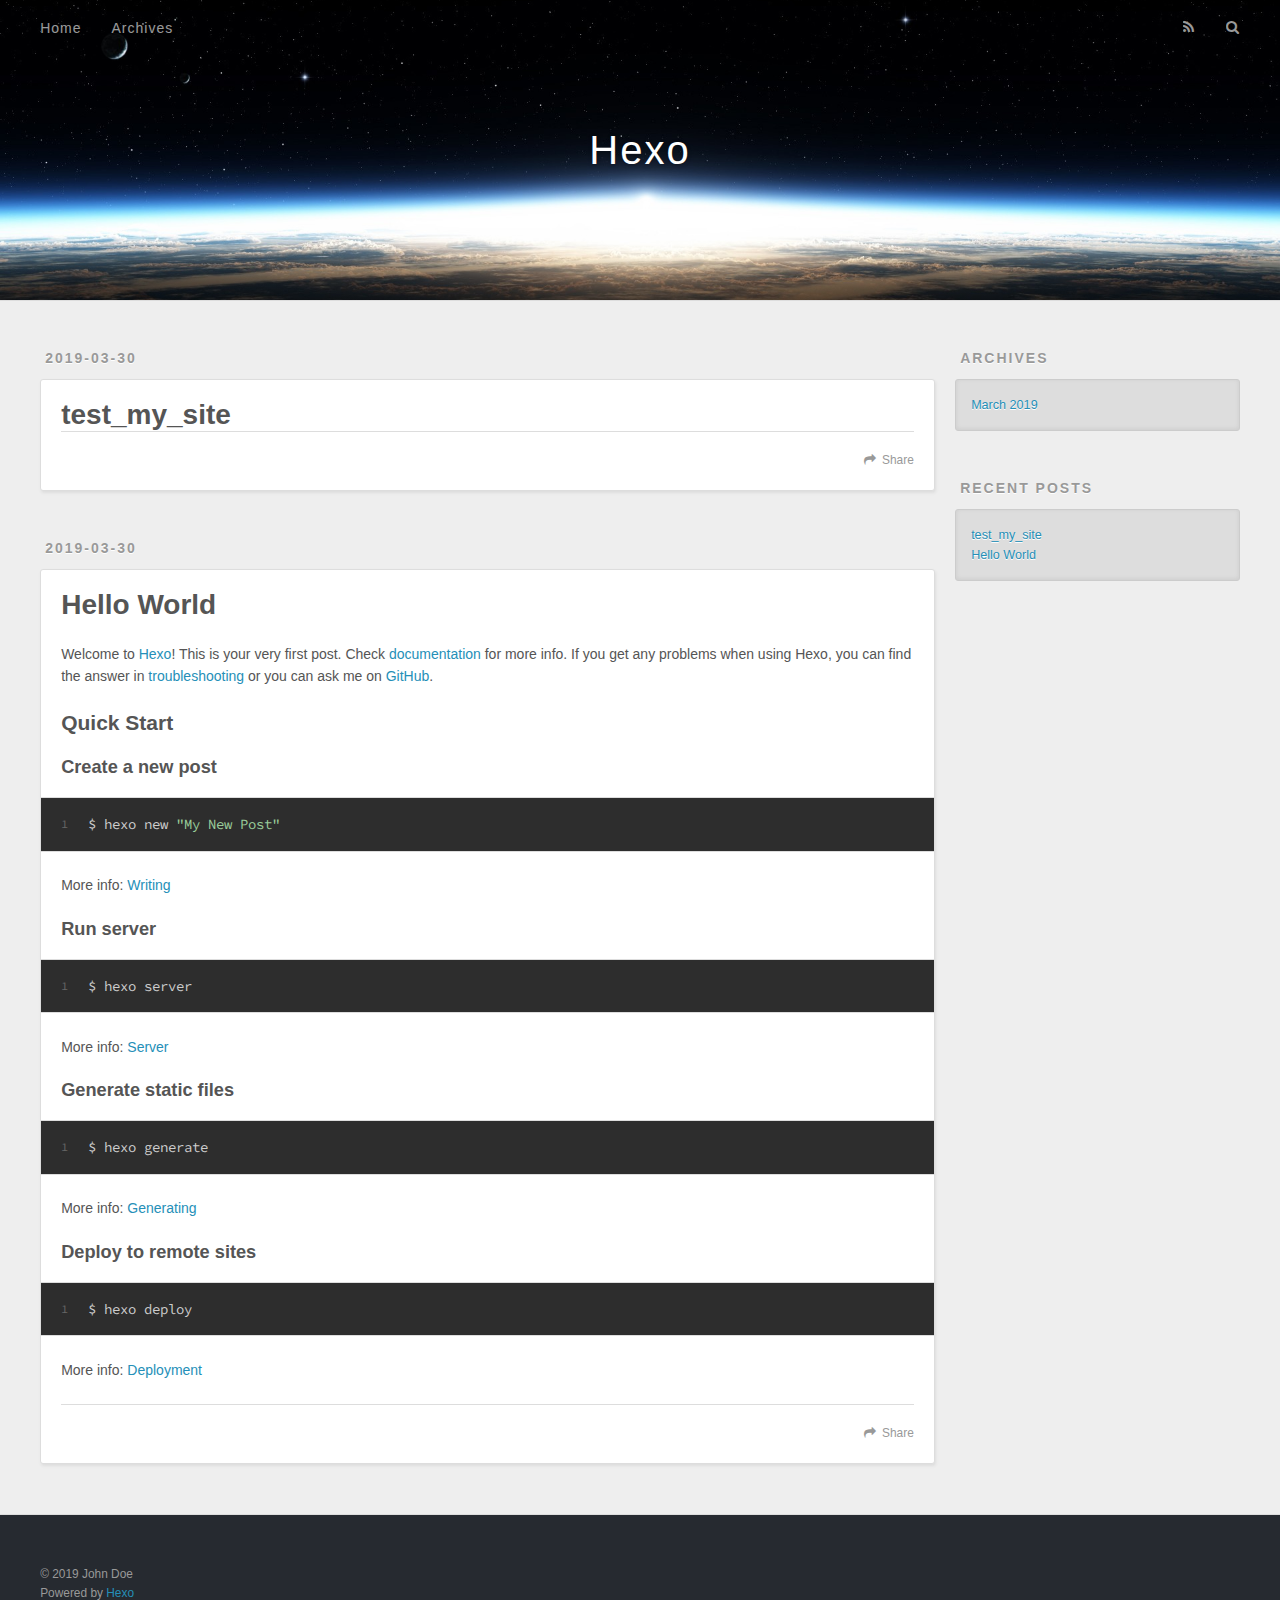
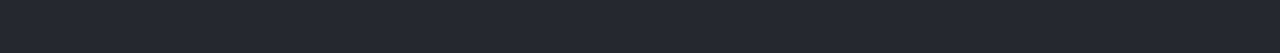
==== index.html @ 6eb81513 "Site updated: 2019-03-30 14:54:35" ====
<!DOCTYPE html>
<html>
<head><meta name="generator" content="Hexo 3.8.0">
  <meta charset="utf-8">
  

  
  <title>Hexo</title>
  <meta name="viewport" content="width=device-width, initial-scale=1, maximum-scale=1">
  <meta property="og:type" content="website">
<meta property="og:title" content="Hexo">
<meta property="og:url" content="http://yoursite.com/index.html">
<meta property="og:site_name" content="Hexo">
<meta property="og:locale" content="default">
<meta name="twitter:card" content="summary">
<meta name="twitter:title" content="Hexo">
  
    <link rel="alternate" href="/atom.xml" title="Hexo" type="application/atom+xml">
  
  
    <link rel="icon" href="/favicon.png">
  
  
    <link href="//fonts.googleapis.com/css?family=Source+Code+Pro" rel="stylesheet" type="text/css">
  
  <link rel="stylesheet" href="/css/style.css">
</head>
</html>
<body>
  <div id="container">
    <div id="wrap">
      <header id="header">
  <div id="banner"></div>
  <div id="header-outer" class="outer">
    <div id="header-title" class="inner">
      <h1 id="logo-wrap">
        <a href="/" id="logo">Hexo</a>
      </h1>
      
    </div>
    <div id="header-inner" class="inner">
      <nav id="main-nav">
        <a id="main-nav-toggle" class="nav-icon"></a>
        
          <a class="main-nav-link" href="/">Home</a>
        
          <a class="main-nav-link" href="/archives">Archives</a>
        
      </nav>
      <nav id="sub-nav">
        
          <a id="nav-rss-link" class="nav-icon" href="/atom.xml" title="RSS Feed"></a>
        
        <a id="nav-search-btn" class="nav-icon" title="Search"></a>
      </nav>
      <div id="search-form-wrap">
        <form action="//google.com/search" method="get" accept-charset="UTF-8" class="search-form"><input type="search" name="q" class="search-form-input" placeholder="Search"><button type="submit" class="search-form-submit">&#xF002;</button><input type="hidden" name="sitesearch" value="http://yoursite.com"></form>
      </div>
    </div>
  </div>
</header>
      <div class="outer">
        <section id="main">
  
    <article id="post-test-my-site" class="article article-type-post" itemscope itemprop="blogPost">
  <div class="article-meta">
    <a href="/2019/03/30/test-my-site/" class="article-date">
  <time datetime="2019-03-30T04:50:01.000Z" itemprop="datePublished">2019-03-30</time>
</a>
    
  </div>
  <div class="article-inner">
    
    
      <header class="article-header">
        
  
    <h1 itemprop="name">
      <a class="article-title" href="/2019/03/30/test-my-site/">test_my_site</a>
    </h1>
  

      </header>
    
    <div class="article-entry" itemprop="articleBody">
      
        
      
    </div>
    <footer class="article-footer">
      <a data-url="http://yoursite.com/2019/03/30/test-my-site/" data-id="cjtv0u9gi0001fov0ff9iwsyb" class="article-share-link">Share</a>
      
      
    </footer>
  </div>
  
</article>


  
    <article id="post-hello-world" class="article article-type-post" itemscope itemprop="blogPost">
  <div class="article-meta">
    <a href="/2019/03/30/hello-world/" class="article-date">
  <time datetime="2019-03-30T04:43:56.000Z" itemprop="datePublished">2019-03-30</time>
</a>
    
  </div>
  <div class="article-inner">
    
    
      <header class="article-header">
        
  
    <h1 itemprop="name">
      <a class="article-title" href="/2019/03/30/hello-world/">Hello World</a>
    </h1>
  

      </header>
    
    <div class="article-entry" itemprop="articleBody">
      
        <p>Welcome to <a href="https://hexo.io/" target="_blank" rel="noopener">Hexo</a>! This is your very first post. Check <a href="https://hexo.io/docs/" target="_blank" rel="noopener">documentation</a> for more info. If you get any problems when using Hexo, you can find the answer in <a href="https://hexo.io/docs/troubleshooting.html" target="_blank" rel="noopener">troubleshooting</a> or you can ask me on <a href="https://github.com/hexojs/hexo/issues" target="_blank" rel="noopener">GitHub</a>.</p>
<h2 id="Quick-Start"><a href="#Quick-Start" class="headerlink" title="Quick Start"></a>Quick Start</h2><h3 id="Create-a-new-post"><a href="#Create-a-new-post" class="headerlink" title="Create a new post"></a>Create a new post</h3><figure class="highlight bash"><table><tr><td class="gutter"><pre><span class="line">1</span><br></pre></td><td class="code"><pre><span class="line">$ hexo new <span class="string">"My New Post"</span></span><br></pre></td></tr></table></figure>
<p>More info: <a href="https://hexo.io/docs/writing.html" target="_blank" rel="noopener">Writing</a></p>
<h3 id="Run-server"><a href="#Run-server" class="headerlink" title="Run server"></a>Run server</h3><figure class="highlight bash"><table><tr><td class="gutter"><pre><span class="line">1</span><br></pre></td><td class="code"><pre><span class="line">$ hexo server</span><br></pre></td></tr></table></figure>
<p>More info: <a href="https://hexo.io/docs/server.html" target="_blank" rel="noopener">Server</a></p>
<h3 id="Generate-static-files"><a href="#Generate-static-files" class="headerlink" title="Generate static files"></a>Generate static files</h3><figure class="highlight bash"><table><tr><td class="gutter"><pre><span class="line">1</span><br></pre></td><td class="code"><pre><span class="line">$ hexo generate</span><br></pre></td></tr></table></figure>
<p>More info: <a href="https://hexo.io/docs/generating.html" target="_blank" rel="noopener">Generating</a></p>
<h3 id="Deploy-to-remote-sites"><a href="#Deploy-to-remote-sites" class="headerlink" title="Deploy to remote sites"></a>Deploy to remote sites</h3><figure class="highlight bash"><table><tr><td class="gutter"><pre><span class="line">1</span><br></pre></td><td class="code"><pre><span class="line">$ hexo deploy</span><br></pre></td></tr></table></figure>
<p>More info: <a href="https://hexo.io/docs/deployment.html" target="_blank" rel="noopener">Deployment</a></p>

      
    </div>
    <footer class="article-footer">
      <a data-url="http://yoursite.com/2019/03/30/hello-world/" data-id="cjtv0u9gc0000fov0se4hfy3y" class="article-share-link">Share</a>
      
      
    </footer>
  </div>
  
</article>


  


</section>
        
          <aside id="sidebar">
  
    

  
    

  
    
  
    
  <div class="widget-wrap">
    <h3 class="widget-title">Archives</h3>
    <div class="widget">
      <ul class="archive-list"><li class="archive-list-item"><a class="archive-list-link" href="/archives/2019/03/">March 2019</a></li></ul>
    </div>
  </div>


  
    
  <div class="widget-wrap">
    <h3 class="widget-title">Recent Posts</h3>
    <div class="widget">
      <ul>
        
          <li>
            <a href="/2019/03/30/test-my-site/">test_my_site</a>
          </li>
        
          <li>
            <a href="/2019/03/30/hello-world/">Hello World</a>
          </li>
        
      </ul>
    </div>
  </div>

  
</aside>
        
      </div>
      <footer id="footer">
  
  <div class="outer">
    <div id="footer-info" class="inner">
      &copy; 2019 John Doe<br>
      Powered by <a href="http://hexo.io/" target="_blank">Hexo</a>
    </div>
  </div>
</footer>
    </div>
    <nav id="mobile-nav">
  
    <a href="/" class="mobile-nav-link">Home</a>
  
    <a href="/archives" class="mobile-nav-link">Archives</a>
  
</nav>
    

<script src="//ajax.googleapis.com/ajax/libs/jquery/2.0.3/jquery.min.js"></script>


  <link rel="stylesheet" href="/fancybox/jquery.fancybox.css">
  <script src="/fancybox/jquery.fancybox.pack.js"></script>


<script src="/js/script.js"></script>



  </div>
</body>
</html>
---- css/style.css ----
body {
  width: 100%;
}
body:before,
body:after {
  content: "";
  display: table;
}
body:after {
  clear: both;
}
html,
body,
div,
span,
applet,
object,
iframe,
h1,
h2,
h3,
h4,
h5,
h6,
p,
blockquote,
pre,
a,
abbr,
acronym,
address,
big,
cite,
code,
del,
dfn,
em,
img,
ins,
kbd,
q,
s,
samp,
small,
strike,
strong,
sub,
sup,
tt,
var,
dl,
dt,
dd,
ol,
ul,
li,
fieldset,
form,
label,
legend,
table,
caption,
tbody,
tfoot,
thead,
tr,
th,
td {
  margin: 0;
  padding: 0;
  border: 0;
  outline: 0;
  font-weight: inherit;
  font-style: inherit;
  font-family: inherit;
  font-size: 100%;
  vertical-align: baseline;
}
body {
  line-height: 1;
  color: #000;
  background: #fff;
}
ol,
ul {
  list-style: none;
}
table {
  border-collapse: separate;
  border-spacing: 0;
  vertical-align: middle;
}
caption,
th,
td {
  text-align: left;
  font-weight: normal;
  vertical-align: middle;
}
a img {
  border: none;
}
input,
button {
  margin: 0;
  padding: 0;
}
input::-moz-focus-inner,
button::-moz-focus-inner {
  border: 0;
  padding: 0;
}
@font-face {
  font-family: FontAwesome;
  font-style: normal;
  font-weight: normal;
  src: url("fonts/fontawesome-webfont.eot?v=#4.0.3");
  src: url("fonts/fontawesome-webfont.eot?#iefix&v=#4.0.3") format("embedded-opentype"), url("fonts/fontawesome-webfont.woff?v=#4.0.3") format("woff"), url("fonts/fontawesome-webfont.ttf?v=#4.0.3") format("truetype"), url("fonts/fontawesome-webfont.svg#fontawesomeregular?v=#4.0.3") format("svg");
}
html,
body,
#container {
  height: 100%;
}
body {
  background: #eee;
  font: 14px -apple-system, BlinkMacSystemFont, "Segoe UI", "Roboto", "Oxygen", "Ubuntu", "Cantarell", "Fira Sans", "Droid Sans", "Helvetica Neue", sans-serif;
  -webkit-text-size-adjust: 100%;
}
.outer {
  max-width: 1220px;
  margin: 0 auto;
  padding: 0 20px;
}
.outer:before,
.outer:after {
  content: "";
  display: table;
}
.outer:after {
  clear: both;
}
.inner {
  display: inline;
  float: left;
  width: 98.33333333333333%;
  margin: 0 0.833333333333333%;
}
.left,
.alignleft {
  float: left;
}
.right,
.alignright {
  float: right;
}
.clear {
  clear: both;
}
#container {
  position: relative;
}
.mobile-nav-on {
  overflow: hidden;
}
#wrap {
  height: 100%;
  width: 100%;
  position: absolute;
  top: 0;
  left: 0;
  -webkit-transition: 0.2s ease-out;
  -moz-transition: 0.2s ease-out;
  -ms-transition: 0.2s ease-out;
  transition: 0.2s ease-out;
  z-index: 1;
  background: #eee;
}
.mobile-nav-on #wrap {
  left: 280px;
}
@media screen and (min-width: 768px) {
  #main {
    display: inline;
    float: left;
    width: 73.33333333333333%;
    margin: 0 0.833333333333333%;
  }
}
.article-date,
.article-category-link,
.archive-year,
.widget-title {
  text-decoration: none;
  text-transform: uppercase;
  letter-spacing: 2px;
  color: #999;
  margin-bottom: 1em;
  margin-left: 5px;
  line-height: 1em;
  text-shadow: 0 1px #fff;
  font-weight: bold;
}
.article-inner,
.archive-article-inner {
  background: #fff;
  -webkit-box-shadow: 1px 2px 3px #ddd;
  box-shadow: 1px 2px 3px #ddd;
  border: 1px solid #ddd;
  border-radius: 3px;
}
.article-entry h1,
.widget h1 {
  font-size: 2em;
}
.article-entry h2,
.widget h2 {
  font-size: 1.5em;
}
.article-entry h3,
.widget h3 {
  font-size: 1.3em;
}
.article-entry h4,
.widget h4 {
  font-size: 1.2em;
}
.article-entry h5,
.widget h5 {
  font-size: 1em;
}
.article-entry h6,
.widget h6 {
  font-size: 1em;
  color: #999;
}
.article-entry hr,
.widget hr {
  border: 1px dashed #ddd;
}
.article-entry strong,
.widget strong {
  font-weight: bold;
}
.article-entry em,
.widget em,
.article-entry cite,
.widget cite {
  font-style: italic;
}
.article-entry sup,
.widget sup,
.article-entry sub,
.widget sub {
  font-size: 0.75em;
  line-height: 0;
  position: relative;
  vertical-align: baseline;
}
.article-entry sup,
.widget sup {
  top: -0.5em;
}
.article-entry sub,
.widget sub {
  bottom: -0.2em;
}
.article-entry small,
.widget small {
  font-size: 0.85em;
}
.article-entry acronym,
.widget acronym,
.article-entry abbr,
.widget abbr {
  border-bottom: 1px dotted;
}
.article-entry ul,
.widget ul,
.article-entry ol,
.widget ol,
.article-entry dl,
.widget dl {
  margin: 0 20px;
  line-height: 1.6em;
}
.article-entry ul ul,
.widget ul ul,
.article-entry ol ul,
.widget ol ul,
.article-entry ul ol,
.widget ul ol,
.article-entry ol ol,
.widget ol ol {
  margin-top: 0;
  margin-bottom: 0;
}
.article-entry ul,
.widget ul {
  list-style: disc;
}
.article-entry ol,
.widget ol {
  list-style: decimal;
}
.article-entry dt,
.widget dt {
  font-weight: bold;
}
#header {
  height: 300px;
  position: relative;
  border-bottom: 1px solid #ddd;
}
#header:before,
#header:after {
  content: "";
  position: absolute;
  left: 0;
  right: 0;
  height: 40px;
}
#header:before {
  top: 0;
  background: -webkit-linear-gradient(rgba(0,0,0,0.2), transparent);
  background: -moz-linear-gradient(rgba(0,0,0,0.2), transparent);
  background: -ms-linear-gradient(rgba(0,0,0,0.2), transparent);
  background: linear-gradient(rgba(0,0,0,0.2), transparent);
}
#header:after {
  bottom: 0;
  background: -webkit-linear-gradient(transparent, rgba(0,0,0,0.2));
  background: -moz-linear-gradient(transparent, rgba(0,0,0,0.2));
  background: -ms-linear-gradient(transparent, rgba(0,0,0,0.2));
  background: linear-gradient(transparent, rgba(0,0,0,0.2));
}
#header-outer {
  height: 100%;
  position: relative;
}
#header-inner {
  position: relative;
  overflow: hidden;
}
#banner {
  position: absolute;
  top: 0;
  left: 0;
  width: 100%;
  height: 100%;
  background: url("images/banner.jpg") center #000;
  -webkit-background-size: cover;
  -moz-background-size: cover;
  background-size: cover;
  z-index: -1;
}
#header-title {
  text-align: center;
  height: 40px;
  position: absolute;
  top: 50%;
  left: 0;
  margin-top: -20px;
}
#logo,
#subtitle {
  text-decoration: none;
  color: #fff;
  font-weight: 300;
  text-shadow: 0 1px 4px rgba(0,0,0,0.3);
}
#logo {
  font-size: 40px;
  line-height: 40px;
  letter-spacing: 2px;
}
#subtitle {
  font-size: 16px;
  line-height: 16px;
  letter-spacing: 1px;
}
#subtitle-wrap {
  margin-top: 16px;
}
#main-nav {
  float: left;
  margin-left: -15px;
}
.nav-icon,
.main-nav-link {
  float: left;
  color: #fff;
  opacity: 0.6;
  text-decoration: none;
  text-shadow: 0 1px rgba(0,0,0,0.2);
  -webkit-transition: opacity 0.2s;
  -moz-transition: opacity 0.2s;
  -ms-transition: opacity 0.2s;
  transition: opacity 0.2s;
  display: block;
  padding: 20px 15px;
}
.nav-icon:hover,
.main-nav-link:hover {
  opacity: 1;
}
.nav-icon {
  font-family: FontAwesome;
  text-align: center;
  font-size: 14px;
  width: 14px;
  height: 14px;
  padding: 20px 15px;
  position: relative;
  cursor: pointer;
}
.main-nav-link {
  font-weight: 300;
  letter-spacing: 1px;
}
@media screen and (max-width: 479px) {
  .main-nav-link {
    display: none;
  }
}
#main-nav-toggle {
  display: none;
}
#main-nav-toggle:before {
  content: "\f0c9";
}
@media screen and (max-width: 479px) {
  #main-nav-toggle {
    display: block;
  }
}
#sub-nav {
  float: right;
  margin-right: -15px;
}
#nav-rss-link:before {
  content: "\f09e";
}
#nav-search-btn:before {
  content: "\f002";
}
#search-form-wrap {
  position: absolute;
  top: 15px;
  width: 150px;
  height: 30px;
  right: -150px;
  opacity: 0;
  -webkit-transition: 0.2s ease-out;
  -moz-transition: 0.2s ease-out;
  -ms-transition: 0.2s ease-out;
  transition: 0.2s ease-out;
}
#search-form-wrap.on {
  opacity: 1;
  right: 0;
}
@media screen and (max-width: 479px) {
  #search-form-wrap {
    width: 100%;
    right: -100%;
  }
}
.search-form {
  position: absolute;
  top: 0;
  left: 0;
  right: 0;
  background: #fff;
  padding: 5px 15px;
  border-radius: 15px;
  -webkit-box-shadow: 0 0 10px rgba(0,0,0,0.3);
  box-shadow: 0 0 10px rgba(0,0,0,0.3);
}
.search-form-input {
  border: none;
  background: none;
  color: #555;
  width: 100%;
  font: 13px -apple-system, BlinkMacSystemFont, "Segoe UI", "Roboto", "Oxygen", "Ubuntu", "Cantarell", "Fira Sans", "Droid Sans", "Helvetica Neue", sans-serif;
  outline: none;
}
.search-form-input::-webkit-search-results-decoration,
.search-form-input::-webkit-search-cancel-button {
  -webkit-appearance: none;
}
.search-form-submit {
  position: absolute;
  top: 50%;
  right: 10px;
  margin-top: -7px;
  font: 13px FontAwesome;
  border: none;
  background: none;
  color: #bbb;
  cursor: pointer;
}
.search-form-submit:hover,
.search-form-submit:focus {
  color: #777;
}
.article {
  margin: 50px 0;
}
.article-inner {
  overflow: hidden;
}
.article-meta:before,
.article-meta:after {
  content: "";
  display: table;
}
.article-meta:after {
  clear: both;
}
.article-date {
  float: left;
}
.article-category {
  float: left;
  line-height: 1em;
  color: #ccc;
  text-shadow: 0 1px #fff;
  margin-left: 8px;
}
.article-category:before {
  content: "\2022";
}
.article-category-link {
  margin: 0 12px 1em;
}
.article-header {
  padding: 20px 20px 0;
}
.article-title {
  text-decoration: none;
  font-size: 2em;
  font-weight: bold;
  color: #555;
  line-height: 1.1em;
  -webkit-transition: color 0.2s;
  -moz-transition: color 0.2s;
  -ms-transition: color 0.2s;
  transition: color 0.2s;
}
a.article-title:hover {
  color: #258fb8;
}
.article-entry {
  color: #555;
  padding: 0 20px;
}
.article-entry:before,
.article-entry:after {
  content: "";
  display: table;
}
.article-entry:after {
  clear: both;
}
.article-entry p,
.article-entry table {
  line-height: 1.6em;
  margin: 1.6em 0;
}
.article-entry h1,
.article-entry h2,
.article-entry h3,
.article-entry h4,
.article-entry h5,
.article-entry h6 {
  font-weight: bold;
}
.article-entry h1,
.article-entry h2,
.article-entry h3,
.article-entry h4,
.article-entry h5,
.article-entry h6 {
  line-height: 1.1em;
  margin: 1.1em 0;
}
.article-entry a {
  color: #258fb8;
  text-decoration: none;
}
.article-entry a:hover {
  text-decoration: underline;
}
.article-entry ul,
.article-entry ol,
.article-entry dl {
  margin-top: 1.6em;
  margin-bottom: 1.6em;
}
.article-entry img,
.article-entry video {
  max-width: 100%;
  height: auto;
  display: block;
  margin: auto;
}
.article-entry iframe {
  border: none;
}
.article-entry table {
  width: 100%;
  border-collapse: collapse;
  border-spacing: 0;
}
.article-entry th {
  font-weight: bold;
  border-bottom: 3px solid #ddd;
  padding-bottom: 0.5em;
}
.article-entry td {
  border-bottom: 1px solid #ddd;
  padding: 10px 0;
}
.article-entry blockquote {
  font-family: Georgia, "Times New Roman", serif;
  font-size: 1.4em;
  margin: 1.6em 20px;
  text-align: center;
}
.article-entry blockquote footer {
  font-size: 14px;
  margin: 1.6em 0;
  font-family: -apple-system, BlinkMacSystemFont, "Segoe UI", "Roboto", "Oxygen", "Ubuntu", "Cantarell", "Fira Sans", "Droid Sans", "Helvetica Neue", sans-serif;
}
.article-entry blockquote footer cite:before {
  content: "—";
  padding: 0 0.5em;
}
.article-entry .pullquote {
  text-align: left;
  width: 45%;
  margin: 0;
}
.article-entry .pullquote.left {
  margin-left: 0.5em;
  margin-right: 1em;
}
.article-entry .pullquote.right {
  margin-right: 0.5em;
  margin-left: 1em;
}
.article-entry .caption {
  color: #999;
  display: block;
  font-size: 0.9em;
  margin-top: 0.5em;
  position: relative;
  text-align: center;
}
.article-entry .video-container {
  position: relative;
  padding-top: 56.25%;
  height: 0;
  overflow: hidden;
}
.article-entry .video-container iframe,
.article-entry .video-container object,
.article-entry .video-container embed {
  position: absolute;
  top: 0;
  left: 0;
  width: 100%;
  height: 100%;
  margin-top: 0;
}
.article-more-link a {
  display: inline-block;
  line-height: 1em;
  padding: 6px 15px;
  border-radius: 15px;
  background: #eee;
  color: #999;
  text-shadow: 0 1px #fff;
  text-decoration: none;
}
.article-more-link a:hover {
  background: #258fb8;
  color: #fff;
  text-decoration: none;
  text-shadow: 0 1px #1e7293;
}
.article-footer {
  font-size: 0.85em;
  line-height: 1.6em;
  border-top: 1px solid #ddd;
  padding-top: 1.6em;
  margin: 0 20px 20px;
}
.article-footer:before,
.article-footer:after {
  content: "";
  display: table;
}
.article-footer:after {
  clear: both;
}
.article-footer a {
  color: #999;
  text-decoration: none;
}
.article-footer a:hover {
  color: #555;
}
.article-tag-list-item {
  float: left;
  margin-right: 10px;
}
.article-tag-list-link:before {
  content: "#";
}
.article-comment-link {
  float: right;
}
.article-comment-link:before {
  content: "\f075";
  font-family: FontAwesome;
  padding-right: 8px;
}
.article-share-link {
  cursor: pointer;
  float: right;
  margin-left: 20px;
}
.article-share-link:before {
  content: "\f064";
  font-family: FontAwesome;
  padding-right: 6px;
}
#article-nav {
  position: relative;
}
#article-nav:before,
#article-nav:after {
  content: "";
  display: table;
}
#article-nav:after {
  clear: both;
}
@media screen and (min-width: 768px) {
  #article-nav {
    margin: 50px 0;
  }
  #article-nav:before {
    width: 8px;
    height: 8px;
    position: absolute;
    top: 50%;
    left: 50%;
    margin-top: -4px;
    margin-left: -4px;
    content: "";
    border-radius: 50%;
    background: #ddd;
    -webkit-box-shadow: 0 1px 2px #fff;
    box-shadow: 0 1px 2px #fff;
  }
}
.article-nav-link-wrap {
  text-decoration: none;
  text-shadow: 0 1px #fff;
  color: #999;
  -webkit-box-sizing: border-box;
  -moz-box-sizing: border-box;
  box-sizing: border-box;
  margin-top: 50px;
  text-align: center;
  display: block;
}
.article-nav-link-wrap:hover {
  color: #555;
}
@media screen and (min-width: 768px) {
  .article-nav-link-wrap {
    width: 50%;
    margin-top: 0;
  }
}
@media screen and (min-width: 768px) {
  #article-nav-newer {
    float: left;
    text-align: right;
    padding-right: 20px;
  }
}
@media screen and (min-width: 768px) {
  #article-nav-older {
    float: right;
    text-align: left;
    padding-left: 20px;
  }
}
.article-nav-caption {
  text-transform: uppercase;
  letter-spacing: 2px;
  color: #ddd;
  line-height: 1em;
  font-weight: bold;
}
#article-nav-newer .article-nav-caption {
  margin-right: -2px;
}
.article-nav-title {
  font-size: 0.85em;
  line-height: 1.6em;
  margin-top: 0.5em;
}
.article-share-box {
  position: absolute;
  display: none;
  background: #fff;
  -webkit-box-shadow: 1px 2px 10px rgba(0,0,0,0.2);
  box-shadow: 1px 2px 10px rgba(0,0,0,0.2);
  border-radius: 3px;
  margin-left: -145px;
  overflow: hidden;
  z-index: 1;
}
.article-share-box.on {
  display: block;
}
.article-share-input {
  width: 100%;
  background: none;
  -webkit-box-sizing: border-box;
  -moz-box-sizing: border-box;
  box-sizing: border-box;
  font: 14px -apple-system, BlinkMacSystemFont, "Segoe UI", "Roboto", "Oxygen", "Ubuntu", "Cantarell", "Fira Sans", "Droid Sans", "Helvetica Neue", sans-serif;
  padding: 0 15px;
  color: #555;
  outline: none;
  border: 1px solid #ddd;
  border-radius: 3px 3px 0 0;
  height: 36px;
  line-height: 36px;
}
.article-share-links {
  background: #eee;
}
.article-share-links:before,
.article-share-links:after {
  content: "";
  display: table;
}
.article-share-links:after {
  clear: both;
}
.article-share-twitter,
.article-share-facebook,
.article-share-pinterest,
.article-share-google {
  width: 50px;
  height: 36px;
  display: block;
  float: left;
  position: relative;
  color: #999;
  text-shadow: 0 1px #fff;
}
.article-share-twitter:before,
.article-share-facebook:before,
.article-share-pinterest:before,
.article-share-google:before {
  font-size: 20px;
  font-family: FontAwesome;
  width: 20px;
  height: 20px;
  position: absolute;
  top: 50%;
  left: 50%;
  margin-top: -10px;
  margin-left: -10px;
  text-align: center;
}
.article-share-twitter:hover,
.article-share-facebook:hover,
.article-share-pinterest:hover,
.article-share-google:hover {
  color: #fff;
}
.article-share-twitter:before {
  content: "\f099";
}
.article-share-twitter:hover {
  background: #00aced;
  text-shadow: 0 1px #008abe;
}
.article-share-facebook:before {
  content: "\f09a";
}
.article-share-facebook:hover {
  background: #3b5998;
  text-shadow: 0 1px #2f477a;
}
.article-share-pinterest:before {
  content: "\f0d2";
}
.article-share-pinterest:hover {
  background: #cb2027;
  text-shadow: 0 1px #a21a1f;
}
.article-share-google:before {
  content: "\f0d5";
}
.article-share-google:hover {
  background: #dd4b39;
  text-shadow: 0 1px #be3221;
}
.article-gallery {
  background: #000;
  position: relative;
}
.article-gallery-photos {
  position: relative;
  overflow: hidden;
}
.article-gallery-img {
  display: none;
  max-width: 100%;
}
.article-gallery-img:first-child {
  display: block;
}
.article-gallery-img.loaded {
  position: absolute;
  display: block;
}
.article-gallery-img img {
  display: block;
  max-width: 100%;
  margin: 0 auto;
}
#comments {
  background: #fff;
  -webkit-box-shadow: 1px 2px 3px #ddd;
  box-shadow: 1px 2px 3px #ddd;
  padding: 20px;
  border: 1px solid #ddd;
  border-radius: 3px;
  margin: 50px 0;
}
#comments a {
  color: #258fb8;
}
.archives-wrap {
  margin: 50px 0;
}
.archives:before,
.archives:after {
  content: "";
  display: table;
}
.archives:after {
  clear: both;
}
.archive-year-wrap {
  margin-bottom: 1em;
}
.archives {
  -webkit-column-gap: 10px;
  -moz-column-gap: 10px;
  column-gap: 10px;
}
@media screen and (min-width: 480px) and (max-width: 767px) {
  .archives {
    -webkit-column-count: 2;
    -moz-column-count: 2;
    column-count: 2;
  }
}
@media screen and (min-width: 768px) {
  .archives {
    -webkit-column-count: 3;
    -moz-column-count: 3;
    column-count: 3;
  }
}
.archive-article {
  -webkit-column-break-inside: avoid;
  page-break-inside: avoid;
  overflow: hidden;
  break-inside: avoid-column;
}
.archive-article-inner {
  padding: 10px;
  margin-bottom: 15px;
}
.archive-article-title {
  text-decoration: none;
  font-weight: bold;
  color: #555;
  -webkit-transition: color 0.2s;
  -moz-transition: color 0.2s;
  -ms-transition: color 0.2s;
  transition: color 0.2s;
  line-height: 1.6em;
}
.archive-article-title:hover {
  color: #258fb8;
}
.archive-article-footer {
  margin-top: 1em;
}
.archive-article-date {
  color: #999;
  text-decoration: none;
  font-size: 0.85em;
  line-height: 1em;
  margin-bottom: 0.5em;
  display: block;
}
#page-nav {
  margin: 50px auto;
  background: #fff;
  -webkit-box-shadow: 1px 2px 3px #ddd;
  box-shadow: 1px 2px 3px #ddd;
  border: 1px solid #ddd;
  border-radius: 3px;
  text-align: center;
  color: #999;
  overflow: hidden;
}
#page-nav:before,
#page-nav:after {
  content: "";
  display: table;
}
#page-nav:after {
  clear: both;
}
#page-nav a,
#page-nav span {
  padding: 10px 20px;
  line-height: 1;
  height: 2ex;
}
#page-nav a {
  color: #999;
  text-decoration: none;
}
#page-nav a:hover {
  background: #999;
  color: #fff;
}
#page-nav .prev {
  float: left;
}
#page-nav .next {
  float: right;
}
#page-nav .page-number {
  display: inline-block;
}
@media screen and (max-width: 479px) {
  #page-nav .page-number {
    display: none;
  }
}
#page-nav .current {
  color: #555;
  font-weight: bold;
}
#page-nav .space {
  color: #ddd;
}
#footer {
  background: #262a30;
  padding: 50px 0;
  border-top: 1px solid #ddd;
  color: #999;
}
#footer a {
  color: #258fb8;
  text-decoration: none;
}
#footer a:hover {
  text-decoration: underline;
}
#footer-info {
  line-height: 1.6em;
  font-size: 0.85em;
}
.article-entry pre,
.article-entry .highlight {
  background: #2d2d2d;
  margin: 0 -20px;
  padding: 15px 20px;
  border-style: solid;
  border-color: #ddd;
  border-width: 1px 0;
  overflow: auto;
  color: #ccc;
  line-height: 22.400000000000002px;
}
.article-entry .highlight .gutter pre,
.article-entry .gist .gist-file .gist-data .line-numbers {
  color: #666;
  font-size: 0.85em;
}
.article-entry pre,
.article-entry code {
  font-family: "Source Code Pro", Consolas, Monaco, Menlo, Consolas, monospace;
}
.article-entry code {
  background: #eee;
  text-shadow: 0 1px #fff;
  padding: 0 0.3em;
}
.article-entry pre code {
  background: none;
  text-shadow: none;
  padding: 0;
}
.article-entry .highlight pre {
  border: none;
  margin: 0;
  padding: 0;
}
.article-entry .highlight table {
  margin: 0;
  width: auto;
}
.article-entry .highlight td {
  border: none;
  padding: 0;
}
.article-entry .highlight figcaption {
  font-size: 0.85em;
  color: #999;
  line-height: 1em;
  margin-bottom: 1em;
}
.article-entry .highlight figcaption:before,
.article-entry .highlight figcaption:after {
  content: "";
  display: table;
}
.article-entry .highlight figcaption:after {
  clear: both;
}
.article-entry .highlight figcaption a {
  float: right;
}
.article-entry .highlight .gutter pre {
  text-align: right;
  padding-right: 20px;
}
.article-entry .highlight .line {
  height: 22.400000000000002px;
}
.article-entry .highlight .line.marked {
  background: #515151;
}
.article-entry .gist {
  margin: 0 -20px;
  border-style: solid;
  border-color: #ddd;
  border-width: 1px 0;
  background: #2d2d2d;
  padding: 15px 20px 15px 0;
}
.article-entry .gist .gist-file {
  border: none;
  font-family: "Source Code Pro", Consolas, Monaco, Menlo, Consolas, monospace;
  margin: 0;
}
.article-entry .gist .gist-file .gist-data {
  background: none;
  border: none;
}
.article-entry .gist .gist-file .gist-data .line-numbers {
  background: none;
  border: none;
  padding: 0 20px 0 0;
}
.article-entry .gist .gist-file .gist-data .line-data {
  padding: 0 !important;
}
.article-entry .gist .gist-file .highlight {
  margin: 0;
  padding: 0;
  border: none;
}
.article-entry .gist .gist-file .gist-meta {
  background: #2d2d2d;
  color: #999;
  font: 0.85em -apple-system, BlinkMacSystemFont, "Segoe UI", "Roboto", "Oxygen", "Ubuntu", "Cantarell", "Fira Sans", "Droid Sans", "Helvetica Neue", sans-serif;
  text-shadow: 0 0;
  padding: 0;
  margin-top: 1em;
  margin-left: 20px;
}
.article-entry .gist .gist-file .gist-meta a {
  color: #258fb8;
  font-weight: normal;
}
.article-entry .gist .gist-file .gist-meta a:hover {
  text-decoration: underline;
}
pre .comment,
pre .title {
  color: #999;
}
pre .variable,
pre .attribute,
pre .tag,
pre .regexp,
pre .ruby .constant,
pre .xml .tag .title,
pre .xml .pi,
pre .xml .doctype,
pre .html .doctype,
pre .css .id,
pre .css .class,
pre .css .pseudo {
  color: #f2777a;
}
pre .number,
pre .preprocessor,
pre .built_in,
pre .literal,
pre .params,
pre .constant {
  color: #f99157;
}
pre .class,
pre .ruby .class .title,
pre .css .rules .attribute {
  color: #9c9;
}
pre .string,
pre .value,
pre .inheritance,
pre .header,
pre .ruby .symbol,
pre .xml .cdata {
  color: #9c9;
}
pre .css .hexcolor {
  color: #6cc;
}
pre .function,
pre .python .decorator,
pre .python .title,
pre .ruby .function .title,
pre .ruby .title .keyword,
pre .perl .sub,
pre .javascript .title,
pre .coffeescript .title {
  color: #69c;
}
pre .keyword,
pre .javascript .function {
  color: #c9c;
}
@media screen and (max-width: 479px) {
  #mobile-nav {
    position: absolute;
    top: 0;
    left: 0;
    width: 280px;
    height: 100%;
    background: #191919;
    border-right: 1px solid #fff;
  }
}
@media screen and (max-width: 479px) {
  .mobile-nav-link {
    display: block;
    color: #999;
    text-decoration: none;
    padding: 15px 20px;
    font-weight: bold;
  }
  .mobile-nav-link:hover {
    color: #fff;
  }
}
@media screen and (min-width: 768px) {
  #sidebar {
    display: inline;
    float: left;
    width: 23.333333333333332%;
    margin: 0 0.833333333333333%;
  }
}
.widget-wrap {
  margin: 50px 0;
}
.widget {
  color: #777;
  text-shadow: 0 1px #fff;
  background: #ddd;
  -webkit-box-shadow: 0 -1px 4px #ccc inset;
  box-shadow: 0 -1px 4px #ccc inset;
  border: 1px solid #ccc;
  padding: 15px;
  border-radius: 3px;
}
.widget a {
  color: #258fb8;
  text-decoration: none;
}
.widget a:hover {
  text-decoration: underline;
}
.widget ul ul,
.widget ol ul,
.widget dl ul,
.widget ul ol,
.widget ol ol,
.widget dl ol,
.widget ul dl,
.widget ol dl,
.widget dl dl {
  margin-left: 15px;
  list-style: disc;
}
.widget {
  line-height: 1.6em;
  word-wrap: break-word;
  font-size: 0.9em;
}
.widget ul,
.widget ol {
  list-style: none;
  margin: 0;
}
.widget ul ul,
.widget ol ul,
.widget ul ol,
.widget ol ol {
  margin: 0 20px;
}
.widget ul ul,
.widget ol ul {
  list-style: disc;
}
.widget ul ol,
.widget ol ol {
  list-style: decimal;
}
.category-list-count,
.tag-list-count,
.archive-list-count {
  padding-left: 5px;
  color: #999;
  font-size: 0.85em;
}
.category-list-count:before,
.tag-list-count:before,
.archive-list-count:before {
  content: "(";
}
.category-list-count:after,
.tag-list-count:after,
.archive-list-count:after {
  content: ")";
}
.tagcloud a {
  margin-right: 5px;
  display: inline-block;
}
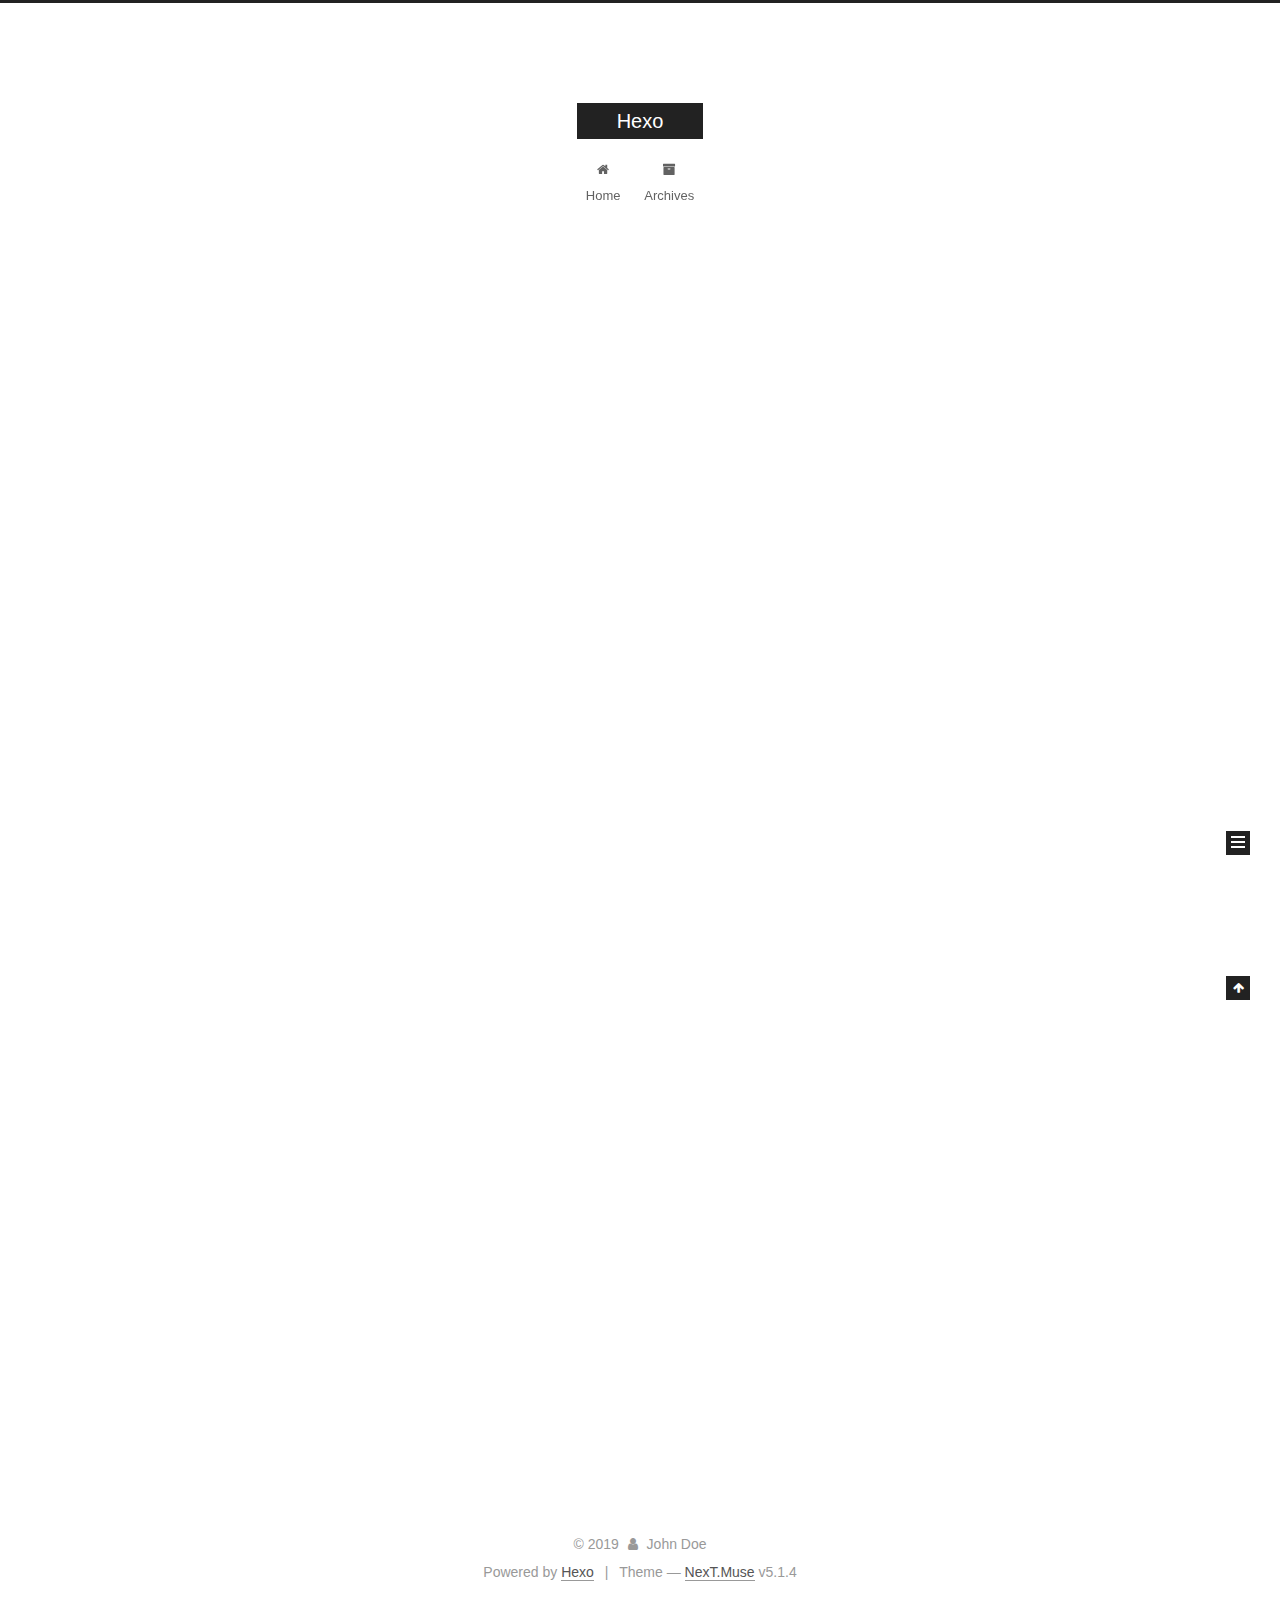
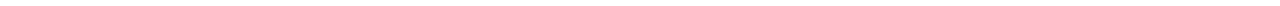
==== commit 0dbb3c20: "Site updated: 2019-03-30 15:08:11" ====
--- a/index.html
+++ b/index.html
@@ -1,126 +1,425 @@
 <!DOCTYPE html>
-<html>
+
+
+
+  
+
+
+<html class="theme-next muse use-motion" lang>
 <head><meta name="generator" content="Hexo 3.8.0">
-  <meta charset="utf-8">
-  
-
-  
-  <title>Hexo</title>
-  <meta name="viewport" content="width=device-width, initial-scale=1, maximum-scale=1">
-  <meta property="og:type" content="website">
+  <meta charset="UTF-8">
+<meta http-equiv="X-UA-Compatible" content="IE=edge">
+<meta name="viewport" content="width=device-width, initial-scale=1, maximum-scale=1">
+<meta name="theme-color" content="#222">
+
+
+
+
+
+
+
+
+
+<meta http-equiv="Cache-Control" content="no-transform">
+<meta http-equiv="Cache-Control" content="no-siteapp">
+
+
+
+
+
+
+
+
+
+
+
+
+
+
+
+
+  
+  
+  <link href="/lib/fancybox/source/jquery.fancybox.css?v=2.1.5" rel="stylesheet" type="text/css">
+
+
+
+
+
+
+
+<link href="/lib/font-awesome/css/font-awesome.min.css?v=4.6.2" rel="stylesheet" type="text/css">
+
+<link href="/css/main.css?v=5.1.4" rel="stylesheet" type="text/css">
+
+
+  <link rel="apple-touch-icon" sizes="180x180" href="/images/apple-touch-icon-next.png?v=5.1.4">
+
+
+  <link rel="icon" type="image/png" sizes="32x32" href="/images/favicon-32x32-next.png?v=5.1.4">
+
+
+  <link rel="icon" type="image/png" sizes="16x16" href="/images/favicon-16x16-next.png?v=5.1.4">
+
+
+  <link rel="mask-icon" href="/images/logo.svg?v=5.1.4" color="#222">
+
+
+
+
+
+  <meta name="keywords" content="Hexo, NexT">
+
+
+
+
+
+
+
+
+
+
+<meta property="og:type" content="website">
 <meta property="og:title" content="Hexo">
 <meta property="og:url" content="http://yoursite.com/index.html">
 <meta property="og:site_name" content="Hexo">
 <meta property="og:locale" content="default">
 <meta name="twitter:card" content="summary">
 <meta name="twitter:title" content="Hexo">
-  
-    <link rel="alternate" href="/atom.xml" title="Hexo" type="application/atom+xml">
-  
-  
-    <link rel="icon" href="/favicon.png">
-  
-  
-    <link href="//fonts.googleapis.com/css?family=Source+Code+Pro" rel="stylesheet" type="text/css">
-  
-  <link rel="stylesheet" href="/css/style.css">
+
+
+
+<script type="text/javascript" id="hexo.configurations">
+  var NexT = window.NexT || {};
+  var CONFIG = {
+    root: '/',
+    scheme: 'Muse',
+    version: '5.1.4',
+    sidebar: {"position":"left","display":"post","offset":12,"b2t":false,"scrollpercent":false,"onmobile":false},
+    fancybox: true,
+    tabs: true,
+    motion: {"enable":true,"async":false,"transition":{"post_block":"fadeIn","post_header":"slideDownIn","post_body":"slideDownIn","coll_header":"slideLeftIn","sidebar":"slideUpIn"}},
+    duoshuo: {
+      userId: '0',
+      author: 'Author'
+    },
+    algolia: {
+      applicationID: '',
+      apiKey: '',
+      indexName: '',
+      hits: {"per_page":10},
+      labels: {"input_placeholder":"Search for Posts","hits_empty":"We didn't find any results for the search: ${query}","hits_stats":"${hits} results found in ${time} ms"}
+    }
+  };
+</script>
+
+
+
+  <link rel="canonical" href="http://yoursite.com/">
+
+
+
+
+
+  <title>Hexo</title>
+  
+
+
+
+
+
+
+
+
 </head>
-</html>
-<body>
-  <div id="container">
-    <div id="wrap">
-      <header id="header">
-  <div id="banner"></div>
-  <div id="header-outer" class="outer">
-    <div id="header-title" class="inner">
-      <h1 id="logo-wrap">
-        <a href="/" id="logo">Hexo</a>
-      </h1>
-      
+
+<body itemscope itemtype="http://schema.org/WebPage" lang="default">
+
+  
+  
+    
+  
+
+  <div class="container sidebar-position-left 
+  page-home">
+    <div class="headband"></div>
+
+    <header id="header" class="header" itemscope itemtype="http://schema.org/WPHeader">
+      <div class="header-inner"><div class="site-brand-wrapper">
+  <div class="site-meta ">
+    
+
+    <div class="custom-logo-site-title">
+      <a href="/" class="brand" rel="start">
+        <span class="logo-line-before"><i></i></span>
+        <span class="site-title">Hexo</span>
+        <span class="logo-line-after"><i></i></span>
+      </a>
     </div>
-    <div id="header-inner" class="inner">
-      <nav id="main-nav">
-        <a id="main-nav-toggle" class="nav-icon"></a>
-        
-          <a class="main-nav-link" href="/">Home</a>
-        
-          <a class="main-nav-link" href="/archives">Archives</a>
-        
-      </nav>
-      <nav id="sub-nav">
-        
-          <a id="nav-rss-link" class="nav-icon" href="/atom.xml" title="RSS Feed"></a>
-        
-        <a id="nav-search-btn" class="nav-icon" title="Search"></a>
-      </nav>
-      <div id="search-form-wrap">
-        <form action="//google.com/search" method="get" accept-charset="UTF-8" class="search-form"><input type="search" name="q" class="search-form-input" placeholder="Search"><button type="submit" class="search-form-submit">&#xF002;</button><input type="hidden" name="sitesearch" value="http://yoursite.com"></form>
-      </div>
+      
+        <p class="site-subtitle"></p>
+      
+  </div>
+
+  <div class="site-nav-toggle">
+    <button>
+      <span class="btn-bar"></span>
+      <span class="btn-bar"></span>
+      <span class="btn-bar"></span>
+    </button>
+  </div>
+</div>
+
+<nav class="site-nav">
+  
+
+  
+    <ul id="menu" class="menu">
+      
+        
+        <li class="menu-item menu-item-home">
+          <a href="/" rel="section">
+            
+              <i class="menu-item-icon fa fa-fw fa-home"></i> <br>
+            
+            Home
+          </a>
+        </li>
+      
+        
+        <li class="menu-item menu-item-archives">
+          <a href="/archives/" rel="section">
+            
+              <i class="menu-item-icon fa fa-fw fa-archive"></i> <br>
+            
+            Archives
+          </a>
+        </li>
+      
+
+      
+    </ul>
+  
+
+  
+</nav>
+
+
+
+ </div>
+    </header>
+
+    <main id="main" class="main">
+      <div class="main-inner">
+        <div class="content-wrap">
+          <div id="content" class="content">
+            
+  <section id="posts" class="posts-expand">
+    
+      
+
+  
+
+  
+  
+  
+
+  <article class="post post-type-normal" itemscope itemtype="http://schema.org/Article">
+  
+  
+  
+  <div class="post-block">
+    <link itemprop="mainEntityOfPage" href="http://yoursite.com/2019/03/30/test-my-site/">
+
+    <span hidden itemprop="author" itemscope itemtype="http://schema.org/Person">
+      <meta itemprop="name" content="John Doe">
+      <meta itemprop="description" content>
+      <meta itemprop="image" content="/images/avatar.gif">
+    </span>
+
+    <span hidden itemprop="publisher" itemscope itemtype="http://schema.org/Organization">
+      <meta itemprop="name" content="Hexo">
+    </span>
+
+    
+      <header class="post-header">
+
+        
+        
+          <h1 class="post-title" itemprop="name headline">
+                
+                <a class="post-title-link" href="/2019/03/30/test-my-site/" itemprop="url">test_my_site</a></h1>
+        
+
+        <div class="post-meta">
+          <span class="post-time">
+            
+              <span class="post-meta-item-icon">
+                <i class="fa fa-calendar-o"></i>
+              </span>
+              
+                <span class="post-meta-item-text">Posted on</span>
+              
+              <time title="Post created" itemprop="dateCreated datePublished" datetime="2019-03-30T14:50:01+10:00">
+                2019-03-30
+              </time>
+            
+
+            
+
+            
+          </span>
+
+          
+
+          
+            
+          
+
+          
+          
+
+          
+
+          
+
+          
+
+        </div>
+      </header>
+    
+
+    
+    
+    
+    <div class="post-body" itemprop="articleBody">
+
+      
+      
+
+      
+        
+          
+            
+          
+        
+      
     </div>
-  </div>
-</header>
-      <div class="outer">
-        <section id="main">
-  
-    <article id="post-test-my-site" class="article article-type-post" itemscope itemprop="blogPost">
-  <div class="article-meta">
-    <a href="/2019/03/30/test-my-site/" class="article-date">
-  <time datetime="2019-03-30T04:50:01.000Z" itemprop="datePublished">2019-03-30</time>
-</a>
-    
-  </div>
-  <div class="article-inner">
-    
-    
-      <header class="article-header">
-        
-  
-    <h1 itemprop="name">
-      <a class="article-title" href="/2019/03/30/test-my-site/">test_my_site</a>
-    </h1>
-  
-
-      </header>
-    
-    <div class="article-entry" itemprop="articleBody">
-      
-        
-      
-    </div>
-    <footer class="article-footer">
-      <a data-url="http://yoursite.com/2019/03/30/test-my-site/" data-id="cjtv0u9gi0001fov0ff9iwsyb" class="article-share-link">Share</a>
-      
+    
+    
+    
+
+    
+
+    
+
+    
+
+    <footer class="post-footer">
+      
+
+      
+
+      
+
+      
+      
+        <div class="post-eof"></div>
       
     </footer>
   </div>
   
-</article>
-
-
-  
-    <article id="post-hello-world" class="article article-type-post" itemscope itemprop="blogPost">
-  <div class="article-meta">
-    <a href="/2019/03/30/hello-world/" class="article-date">
-  <time datetime="2019-03-30T04:43:56.000Z" itemprop="datePublished">2019-03-30</time>
-</a>
-    
-  </div>
-  <div class="article-inner">
-    
-    
-      <header class="article-header">
-        
-  
-    <h1 itemprop="name">
-      <a class="article-title" href="/2019/03/30/hello-world/">Hello World</a>
-    </h1>
-  
-
+  
+  
+  </article>
+
+
+    
+      
+
+  
+
+  
+  
+  
+
+  <article class="post post-type-normal" itemscope itemtype="http://schema.org/Article">
+  
+  
+  
+  <div class="post-block">
+    <link itemprop="mainEntityOfPage" href="http://yoursite.com/2019/03/30/hello-world/">
+
+    <span hidden itemprop="author" itemscope itemtype="http://schema.org/Person">
+      <meta itemprop="name" content="John Doe">
+      <meta itemprop="description" content>
+      <meta itemprop="image" content="/images/avatar.gif">
+    </span>
+
+    <span hidden itemprop="publisher" itemscope itemtype="http://schema.org/Organization">
+      <meta itemprop="name" content="Hexo">
+    </span>
+
+    
+      <header class="post-header">
+
+        
+        
+          <h1 class="post-title" itemprop="name headline">
+                
+                <a class="post-title-link" href="/2019/03/30/hello-world/" itemprop="url">Hello World</a></h1>
+        
+
+        <div class="post-meta">
+          <span class="post-time">
+            
+              <span class="post-meta-item-icon">
+                <i class="fa fa-calendar-o"></i>
+              </span>
+              
+                <span class="post-meta-item-text">Posted on</span>
+              
+              <time title="Post created" itemprop="dateCreated datePublished" datetime="2019-03-30T14:43:56+10:00">
+                2019-03-30
+              </time>
+            
+
+            
+
+            
+          </span>
+
+          
+
+          
+            
+          
+
+          
+          
+
+          
+
+          
+
+          
+
+        </div>
       </header>
     
-    <div class="article-entry" itemprop="articleBody">
-      
-        <p>Welcome to <a href="https://hexo.io/" target="_blank" rel="noopener">Hexo</a>! This is your very first post. Check <a href="https://hexo.io/docs/" target="_blank" rel="noopener">documentation</a> for more info. If you get any problems when using Hexo, you can find the answer in <a href="https://hexo.io/docs/troubleshooting.html" target="_blank" rel="noopener">troubleshooting</a> or you can ask me on <a href="https://github.com/hexojs/hexo/issues" target="_blank" rel="noopener">GitHub</a>.</p>
+
+    
+    
+    
+    <div class="post-body" itemprop="articleBody">
+
+      
+      
+
+      
+        
+          
+            <p>Welcome to <a href="https://hexo.io/" target="_blank" rel="noopener">Hexo</a>! This is your very first post. Check <a href="https://hexo.io/docs/" target="_blank" rel="noopener">documentation</a> for more info. If you get any problems when using Hexo, you can find the answer in <a href="https://hexo.io/docs/troubleshooting.html" target="_blank" rel="noopener">troubleshooting</a> or you can ask me on <a href="https://github.com/hexojs/hexo/issues" target="_blank" rel="noopener">GitHub</a>.</p>
 <h2 id="Quick-Start"><a href="#Quick-Start" class="headerlink" title="Quick Start"></a>Quick Start</h2><h3 id="Create-a-new-post"><a href="#Create-a-new-post" class="headerlink" title="Create a new post"></a>Create a new post</h3><figure class="highlight bash"><table><tr><td class="gutter"><pre><span class="line">1</span><br></pre></td><td class="code"><pre><span class="line">$ hexo new <span class="string">"My New Post"</span></span><br></pre></td></tr></table></figure>
 <p>More info: <a href="https://hexo.io/docs/writing.html" target="_blank" rel="noopener">Writing</a></p>
 <h3 id="Run-server"><a href="#Run-server" class="headerlink" title="Run server"></a>Run server</h3><figure class="highlight bash"><table><tr><td class="gutter"><pre><span class="line">1</span><br></pre></td><td class="code"><pre><span class="line">$ hexo server</span><br></pre></td></tr></table></figure>
@@ -130,95 +429,307 @@
 <h3 id="Deploy-to-remote-sites"><a href="#Deploy-to-remote-sites" class="headerlink" title="Deploy to remote sites"></a>Deploy to remote sites</h3><figure class="highlight bash"><table><tr><td class="gutter"><pre><span class="line">1</span><br></pre></td><td class="code"><pre><span class="line">$ hexo deploy</span><br></pre></td></tr></table></figure>
 <p>More info: <a href="https://hexo.io/docs/deployment.html" target="_blank" rel="noopener">Deployment</a></p>
 
+          
+        
       
     </div>
-    <footer class="article-footer">
-      <a data-url="http://yoursite.com/2019/03/30/hello-world/" data-id="cjtv0u9gc0000fov0se4hfy3y" class="article-share-link">Share</a>
-      
+    
+    
+    
+
+    
+
+    
+
+    
+
+    <footer class="post-footer">
+      
+
+      
+
+      
+
+      
+      
+        <div class="post-eof"></div>
       
     </footer>
   </div>
   
-</article>
-
-
-  
-
-
-</section>
-        
-          <aside id="sidebar">
-  
-    
-
-  
-    
-
-  
-    
-  
-    
-  <div class="widget-wrap">
-    <h3 class="widget-title">Archives</h3>
-    <div class="widget">
-      <ul class="archive-list"><li class="archive-list-item"><a class="archive-list-link" href="/archives/2019/03/">March 2019</a></li></ul>
+  
+  
+  </article>
+
+
+    
+  </section>
+
+  
+
+
+          </div>
+          
+
+
+          
+
+        </div>
+        
+          
+  
+  <div class="sidebar-toggle">
+    <div class="sidebar-toggle-line-wrap">
+      <span class="sidebar-toggle-line sidebar-toggle-line-first"></span>
+      <span class="sidebar-toggle-line sidebar-toggle-line-middle"></span>
+      <span class="sidebar-toggle-line sidebar-toggle-line-last"></span>
     </div>
   </div>
 
-
-  
-    
-  <div class="widget-wrap">
-    <h3 class="widget-title">Recent Posts</h3>
-    <div class="widget">
-      <ul>
-        
-          <li>
-            <a href="/2019/03/30/test-my-site/">test_my_site</a>
-          </li>
-        
-          <li>
-            <a href="/2019/03/30/hello-world/">Hello World</a>
-          </li>
-        
-      </ul>
+  <aside id="sidebar" class="sidebar">
+    
+    <div class="sidebar-inner">
+
+      
+
+      
+
+      <section class="site-overview-wrap sidebar-panel sidebar-panel-active">
+        <div class="site-overview">
+          <div class="site-author motion-element" itemprop="author" itemscope itemtype="http://schema.org/Person">
+            
+              <p class="site-author-name" itemprop="name">John Doe</p>
+              <p class="site-description motion-element" itemprop="description"></p>
+          </div>
+
+          <nav class="site-state motion-element">
+
+            
+              <div class="site-state-item site-state-posts">
+              
+                <a href="/archives/">
+              
+                  <span class="site-state-item-count">2</span>
+                  <span class="site-state-item-name">posts</span>
+                </a>
+              </div>
+            
+
+            
+
+            
+
+          </nav>
+
+          
+
+          
+
+          
+          
+
+          
+          
+
+          
+
+        </div>
+      </section>
+
+      
+
+      
+
     </div>
+  </aside>
+
+
+        
+      </div>
+    </main>
+
+    <footer id="footer" class="footer">
+      <div class="footer-inner">
+        <div class="copyright">&copy; <span itemprop="copyrightYear">2019</span>
+  <span class="with-love">
+    <i class="fa fa-user"></i>
+  </span>
+  <span class="author" itemprop="copyrightHolder">John Doe</span>
+
+  
+</div>
+
+
+  <div class="powered-by">Powered by <a class="theme-link" target="_blank" href="https://hexo.io">Hexo</a></div>
+
+
+
+  <span class="post-meta-divider">|</span>
+
+
+
+  <div class="theme-info">Theme &mdash; <a class="theme-link" target="_blank" href="https://github.com/iissnan/hexo-theme-next">NexT.Muse</a> v5.1.4</div>
+
+
+
+
+        
+
+
+
+
+
+
+
+        
+      </div>
+    </footer>
+
+    
+      <div class="back-to-top">
+        <i class="fa fa-arrow-up"></i>
+        
+      </div>
+    
+
+    
+
   </div>
 
   
-</aside>
-        
-      </div>
-      <footer id="footer">
-  
-  <div class="outer">
-    <div id="footer-info" class="inner">
-      &copy; 2019 John Doe<br>
-      Powered by <a href="http://hexo.io/" target="_blank">Hexo</a>
-    </div>
-  </div>
-</footer>
-    </div>
-    <nav id="mobile-nav">
-  
-    <a href="/" class="mobile-nav-link">Home</a>
-  
-    <a href="/archives" class="mobile-nav-link">Archives</a>
-  
-</nav>
-    
-
-<script src="//ajax.googleapis.com/ajax/libs/jquery/2.0.3/jquery.min.js"></script>
-
-
-  <link rel="stylesheet" href="/fancybox/jquery.fancybox.css">
-  <script src="/fancybox/jquery.fancybox.pack.js"></script>
-
-
-<script src="/js/script.js"></script>
-
-
-
-  </div>
+
+<script type="text/javascript">
+  if (Object.prototype.toString.call(window.Promise) !== '[object Function]') {
+    window.Promise = null;
+  }
+</script>
+
+
+
+
+
+
+
+
+
+  
+
+
+
+
+
+
+
+
+
+
+
+
+  
+  
+    <script type="text/javascript" src="/lib/jquery/index.js?v=2.1.3"></script>
+  
+
+  
+  
+    <script type="text/javascript" src="/lib/fastclick/lib/fastclick.min.js?v=1.0.6"></script>
+  
+
+  
+  
+    <script type="text/javascript" src="/lib/jquery_lazyload/jquery.lazyload.js?v=1.9.7"></script>
+  
+
+  
+  
+    <script type="text/javascript" src="/lib/velocity/velocity.min.js?v=1.2.1"></script>
+  
+
+  
+  
+    <script type="text/javascript" src="/lib/velocity/velocity.ui.min.js?v=1.2.1"></script>
+  
+
+  
+  
+    <script type="text/javascript" src="/lib/fancybox/source/jquery.fancybox.pack.js?v=2.1.5"></script>
+  
+
+
+  
+
+
+  <script type="text/javascript" src="/js/src/utils.js?v=5.1.4"></script>
+
+  <script type="text/javascript" src="/js/src/motion.js?v=5.1.4"></script>
+
+
+
+  
+  
+
+  
+
+  
+
+
+  <script type="text/javascript" src="/js/src/bootstrap.js?v=5.1.4"></script>
+
+
+
+  
+
+
+  
+
+
+
+
+	
+
+
+
+
+
+  
+
+
+
+
+
+  
+
+
+
+
+
+
+
+
+
+
+
+
+  
+
+
+
+
+
+  
+
+  
+
+  
+
+  
+  
+
+  
+
+  
+
+  
+
 </body>
-</html>+</html>
--- a/css/main.css
+++ b/css/main.css
@@ -0,0 +1,2662 @@
+/* normalize.css v3.0.2 | MIT License | git.io/normalize */
+html {
+  font-family: sans-serif; /* 1 */
+  -ms-text-size-adjust: 100%; /* 2 */
+  -webkit-text-size-adjust: 100%; /* 2 */
+}
+body {
+  margin: 0;
+}
+article,
+aside,
+details,
+figcaption,
+figure,
+footer,
+header,
+hgroup,
+main,
+menu,
+nav,
+section,
+summary {
+  display: block;
+}
+audio,
+canvas,
+progress,
+video {
+  display: inline-block; /* 1 */
+  vertical-align: baseline; /* 2 */
+}
+audio:not([controls]) {
+  display: none;
+  height: 0;
+}
+[hidden],
+template {
+  display: none;
+}
+a {
+  background-color: transparent;
+}
+a:active,
+a:hover {
+  outline: 0;
+}
+abbr[title] {
+  border-bottom: 1px dotted;
+}
+b,
+strong {
+  font-weight: bold;
+}
+dfn {
+  font-style: italic;
+}
+h1 {
+  font-size: 2em;
+  margin: 0.67em 0;
+}
+mark {
+  background: #ff0;
+  color: #000;
+}
+small {
+  font-size: 80%;
+}
+sub,
+sup {
+  font-size: 75%;
+  line-height: 0;
+  position: relative;
+  vertical-align: baseline;
+}
+sup {
+  top: -0.5em;
+}
+sub {
+  bottom: -0.25em;
+}
+img {
+  border: 0;
+}
+svg:not(:root) {
+  overflow: hidden;
+}
+figure {
+  margin: 1em 40px;
+}
+hr {
+  -moz-box-sizing: content-box;
+  box-sizing: content-box;
+  height: 0;
+}
+pre {
+  overflow: auto;
+}
+code,
+kbd,
+pre,
+samp {
+  font-family: monospace, monospace;
+  font-size: 1em;
+}
+button,
+input,
+optgroup,
+select,
+textarea {
+  color: inherit; /* 1 */
+  font: inherit; /* 2 */
+  margin: 0; /* 3 */
+}
+button {
+  overflow: visible;
+}
+button,
+select {
+  text-transform: none;
+}
+button,
+html input[type="button"],
+input[type="reset"],
+input[type="submit"] {
+  -webkit-appearance: button; /* 2 */
+  cursor: pointer; /* 3 */
+}
+button[disabled],
+html input[disabled] {
+  cursor: default;
+}
+button::-moz-focus-inner,
+input::-moz-focus-inner {
+  border: 0;
+  padding: 0;
+}
+input {
+  line-height: normal;
+}
+input[type="checkbox"],
+input[type="radio"] {
+  box-sizing: border-box; /* 1 */
+  padding: 0; /* 2 */
+}
+input[type="number"]::-webkit-inner-spin-button,
+input[type="number"]::-webkit-outer-spin-button {
+  height: auto;
+}
+input[type="search"] {
+  -webkit-appearance: textfield; /* 1 */
+  -moz-box-sizing: content-box;
+  -webkit-box-sizing: content-box; /* 2 */
+  box-sizing: content-box;
+}
+input[type="search"]::-webkit-search-cancel-button,
+input[type="search"]::-webkit-search-decoration {
+  -webkit-appearance: none;
+}
+fieldset {
+  border: 1px solid #c0c0c0;
+  margin: 0 2px;
+  padding: 0.35em 0.625em 0.75em;
+}
+legend {
+  border: 0; /* 1 */
+  padding: 0; /* 2 */
+}
+textarea {
+  overflow: auto;
+}
+optgroup {
+  font-weight: bold;
+}
+table {
+  border-collapse: collapse;
+  border-spacing: 0;
+}
+td,
+th {
+  padding: 0;
+}
+::selection {
+  background: #262a30;
+  color: #fff;
+}
+body {
+  position: relative;
+  font-family: 'Lato', "PingFang SC", "Microsoft YaHei", sans-serif;
+  font-size: 14px;
+  line-height: 2;
+  color: #555;
+  background: #fff;
+}
+@media (max-width: 767px) {
+  body {
+    padding-right: 0 !important;
+  }
+}
+@media (min-width: 768px) and (max-width: 991px) {
+  body {
+    padding-right: 0 !important;
+  }
+}
+@media (min-width: 1600px) {
+  body {
+    font-size: 16px;
+  }
+}
+h1,
+h2,
+h3,
+h4,
+h5,
+h6 {
+  margin: 0;
+  padding: 0;
+  font-weight: bold;
+  line-height: 1.5;
+  font-family: 'Lato', "PingFang SC", "Microsoft YaHei", sans-serif;
+}
+h2,
+h3,
+h4,
+h5,
+h6 {
+  margin: 20px 0 15px;
+}
+h1 {
+  font-size: 22px;
+}
+@media (max-width: 767px) {
+  h1 {
+    font-size: 18px;
+  }
+}
+h2 {
+  font-size: 20px;
+}
+@media (max-width: 767px) {
+  h2 {
+    font-size: 16px;
+  }
+}
+h3 {
+  font-size: 18px;
+}
+@media (max-width: 767px) {
+  h3 {
+    font-size: 14px;
+  }
+}
+h4 {
+  font-size: 16px;
+}
+@media (max-width: 767px) {
+  h4 {
+    font-size: 12px;
+  }
+}
+h5 {
+  font-size: 14px;
+}
+@media (max-width: 767px) {
+  h5 {
+    font-size: 10px;
+  }
+}
+h6 {
+  font-size: 12px;
+}
+@media (max-width: 767px) {
+  h6 {
+    font-size: 8px;
+  }
+}
+p {
+  margin: 0 0 20px 0;
+}
+a {
+  color: #555;
+  text-decoration: none;
+  outline: none;
+  border-bottom: 1px solid #999;
+  word-wrap: break-word;
+}
+a:hover {
+  color: #222;
+  border-bottom-color: #222;
+}
+blockquote {
+  margin: 0;
+  padding: 0;
+}
+img {
+  display: block;
+  margin: auto;
+  max-width: 100%;
+  height: auto;
+}
+hr {
+  margin: 40px 0;
+  height: 3px;
+  border: none;
+  background-color: #ddd;
+  background-image: repeating-linear-gradient(-45deg, #fff, #fff 4px, transparent 4px, transparent 8px);
+}
+blockquote {
+  padding: 0 15px;
+  color: #666;
+  border-left: 4px solid #ddd;
+}
+blockquote cite::before {
+  content: "-";
+  padding: 0 5px;
+}
+dt {
+  font-weight: 700;
+}
+dd {
+  margin: 0;
+  padding: 0;
+}
+kbd {
+  border: 1px solid #ccc;
+  border-radius: 0.2em;
+  box-shadow: 0.1em 0.1em 0.2em rgba(0,0,0,0.1);
+  background-color: #f9f9f9;
+  font-family: inherit;
+  background-image: -webkit-linear-gradient(top, #eee, #fff, #eee);
+  padding: 0.1em 0.3em;
+  white-space: nowrap;
+}
+.text-left {
+  text-align: left;
+}
+.text-center {
+  text-align: center;
+}
+.text-right {
+  text-align: right;
+}
+.text-justify {
+  text-align: justify;
+}
+.text-nowrap {
+  white-space: nowrap;
+}
+.text-lowercase {
+  text-transform: lowercase;
+}
+.text-uppercase {
+  text-transform: uppercase;
+}
+.text-capitalize {
+  text-transform: capitalize;
+}
+.center-block {
+  display: block;
+  margin-left: auto;
+  margin-right: auto;
+}
+.clearfix:before,
+.clearfix:after {
+  content: " ";
+  display: table;
+}
+.clearfix:after {
+  clear: both;
+}
+.pullquote {
+  width: 45%;
+}
+.pullquote.left {
+  float: left;
+  margin-left: 5px;
+  margin-right: 10px;
+}
+.pullquote.right {
+  float: right;
+  margin-left: 10px;
+  margin-right: 5px;
+}
+.affix.affix.affix {
+  position: fixed;
+}
+.translation {
+  margin-top: -20px;
+  font-size: 14px;
+  color: #999;
+}
+.scrollbar-measure {
+  width: 100px;
+  height: 100px;
+  overflow: scroll;
+  position: absolute;
+  top: -9999px;
+}
+.use-motion .motion-element {
+  opacity: 0;
+}
+table {
+  margin: 20px 0;
+  width: 100%;
+  border-collapse: collapse;
+  border-spacing: 0;
+  border: 1px solid #ddd;
+  font-size: 14px;
+  table-layout: fixed;
+  word-wrap: break-all;
+}
+table>tbody>tr:nth-of-type(odd) {
+  background-color: #f9f9f9;
+}
+table>tbody>tr:hover {
+  background-color: #f5f5f5;
+}
+caption,
+th,
+td {
+  padding: 8px;
+  text-align: left;
+  vertical-align: middle;
+  font-weight: normal;
+}
+th,
+td {
+  border-bottom: 3px solid #ddd;
+  border-right: 1px solid #eee;
+}
+th {
+  padding-bottom: 10px;
+  font-weight: 700;
+}
+td {
+  border-bottom-width: 1px;
+}
+html,
+body {
+  height: 100%;
+}
+.container {
+  position: relative;
+  min-height: 100%;
+}
+.header-inner {
+  margin: 0 auto;
+  padding: 100px 0 70px;
+  width: 700px;
+}
+@media (min-width: 1600px) {
+  .container .header-inner {
+    width: 900px;
+  }
+}
+.main {
+  padding-bottom: 150px;
+}
+.main-inner {
+  margin: 0 auto;
+  width: 700px;
+}
+@media (min-width: 1600px) {
+  .container .main-inner {
+    width: 900px;
+  }
+}
+.footer {
+  position: absolute;
+  left: 0;
+  bottom: 0;
+  width: 100%;
+  min-height: 50px;
+}
+.footer-inner {
+  box-sizing: border-box;
+  margin: 20px auto;
+  width: 700px;
+}
+@media (min-width: 1600px) {
+  .container .footer-inner {
+    width: 900px;
+  }
+}
+pre,
+.highlight {
+  overflow: auto;
+  margin: 20px 0;
+  padding: 0;
+  font-size: 13px;
+  color: #4d4d4c;
+  background: #f7f7f7;
+  line-height: 1.6;
+}
+pre,
+code {
+  font-family: consolas, Menlo, "PingFang SC", "Microsoft YaHei", monospace;
+}
+code {
+  padding: 2px 4px;
+  word-wrap: break-word;
+  color: #555;
+  background: #eee;
+  border-radius: 3px;
+  font-size: 13px;
+}
+pre {
+  padding: 10px;
+}
+pre code {
+  padding: 0;
+  color: #4d4d4c;
+  background: none;
+  text-shadow: none;
+}
+.highlight {
+  border-radius: 1px;
+}
+.highlight pre {
+  border: none;
+  margin: 0;
+  padding: 10px 0;
+}
+.highlight table {
+  margin: 0;
+  width: auto;
+  border: none;
+}
+.highlight td {
+  border: none;
+  padding: 0;
+}
+.highlight figcaption {
+  font-size: 1em;
+  color: #4d4d4c;
+  line-height: 1em;
+  margin-bottom: 1em;
+}
+.highlight figcaption:before,
+.highlight figcaption:after {
+  content: " ";
+  display: table;
+}
+.highlight figcaption:after {
+  clear: both;
+}
+.highlight figcaption a {
+  float: right;
+  color: #4d4d4c;
+}
+.highlight figcaption a:hover {
+  border-bottom-color: #4d4d4c;
+}
+.highlight .gutter pre {
+  padding-left: 10px;
+  padding-right: 10px;
+  color: #869194;
+  text-align: right;
+  background-color: #eff2f3;
+}
+.highlight .code pre {
+  width: 100%;
+  padding-left: 10px;
+  padding-right: 10px;
+  background-color: #f7f7f7;
+}
+.highlight .line {
+  height: 20px;
+}
+.gutter {
+  -webkit-user-select: none;
+  -moz-user-select: none;
+  -ms-user-select: none;
+  user-select: none;
+}
+.gist table {
+  width: auto;
+}
+.gist table td {
+  border: none;
+}
+pre .deletion {
+  background: #fdd;
+}
+pre .addition {
+  background: #dfd;
+}
+pre .meta {
+  color: #8959a8;
+}
+pre .comment {
+  color: #8e908c;
+}
+pre .variable,
+pre .attribute,
+pre .tag,
+pre .regexp,
+pre .ruby .constant,
+pre .xml .tag .title,
+pre .xml .pi,
+pre .xml .doctype,
+pre .html .doctype,
+pre .css .id,
+pre .css .class,
+pre .css .pseudo {
+  color: #c82829;
+}
+pre .number,
+pre .preprocessor,
+pre .built_in,
+pre .literal,
+pre .params,
+pre .constant,
+pre .command {
+  color: #f5871f;
+}
+pre .ruby .class .title,
+pre .css .rules .attribute,
+pre .string,
+pre .value,
+pre .inheritance,
+pre .header,
+pre .ruby .symbol,
+pre .xml .cdata,
+pre .special,
+pre .number,
+pre .formula {
+  color: #718c00;
+}
+pre .title,
+pre .css .hexcolor {
+  color: #3e999f;
+}
+pre .function,
+pre .python .decorator,
+pre .python .title,
+pre .ruby .function .title,
+pre .ruby .title .keyword,
+pre .perl .sub,
+pre .javascript .title,
+pre .coffeescript .title {
+  color: #4271ae;
+}
+pre .keyword,
+pre .javascript .function {
+  color: #8959a8;
+}
+.full-image.full-image.full-image.full-image {
+  border: none;
+  max-width: 100%;
+  width: auto;
+  margin: 20px auto 25px;
+}
+@media (min-width: 992px) {
+  .full-image.full-image.full-image.full-image {
+    max-width: none;
+    width: 110%;
+    margin: 25px -5%;
+  }
+}
+.blockquote-center,
+.page-home .post-type-quote blockquote,
+.page-post-detail .post-type-quote blockquote {
+  position: relative;
+  margin: 40px 0;
+  padding: 0;
+  border-left: none;
+  text-align: center;
+}
+.blockquote-center::before,
+.page-home .post-type-quote blockquote::before,
+.page-post-detail .post-type-quote blockquote::before,
+.blockquote-center::after,
+.page-home .post-type-quote blockquote::after,
+.page-post-detail .post-type-quote blockquote::after {
+  position: absolute;
+  content: ' ';
+  display: block;
+  width: 100%;
+  height: 24px;
+  opacity: 0.2;
+  background-repeat: no-repeat;
+  background-position: 0 -6px;
+  background-size: 22px 22px;
+}
+.blockquote-center::before,
+.page-home .post-type-quote blockquote::before,
+.page-post-detail .post-type-quote blockquote::before {
+  top: -20px;
+  background-image: url("../images/quote-l.svg");
+  border-top: 1px solid #ccc;
+}
+.blockquote-center::after,
+.page-home .post-type-quote blockquote::after,
+.page-post-detail .post-type-quote blockquote::after {
+  bottom: -20px;
+  background-image: url("../images/quote-r.svg");
+  border-bottom: 1px solid #ccc;
+  background-position: 100% 8px;
+}
+.blockquote-center p,
+.page-home .post-type-quote blockquote p,
+.page-post-detail .post-type-quote blockquote p,
+.blockquote-center div,
+.page-home .post-type-quote blockquote div,
+.page-post-detail .post-type-quote blockquote div {
+  text-align: center;
+}
+.post .post-body .group-picture img {
+  box-sizing: border-box;
+  padding: 0 3px;
+  border: none;
+}
+.post .group-picture-row {
+  overflow: hidden;
+  margin-top: 6px;
+}
+.post .group-picture-row:first-child {
+  margin-top: 0;
+}
+.post .group-picture-column {
+  float: left;
+}
+.page-post-detail .post-body .group-picture-column {
+  float: none;
+  margin-top: 10px;
+  width: auto !important;
+}
+.page-post-detail .post-body .group-picture-column img {
+  margin: 0 auto;
+}
+.page-archive .group-picture-container {
+  overflow: hidden;
+}
+.page-archive .group-picture-row {
+  float: left;
+}
+.page-archive .group-picture-row:first-child {
+  margin-top: 6px;
+}
+.page-archive .group-picture-column {
+  max-width: 150px;
+  max-height: 150px;
+}
+.post-body .note {
+  position: relative;
+  padding: 15px;
+  margin-bottom: 20px;
+  border: 1px solid #eee;
+  border-left-width: 5px;
+  border-radius: 3px;
+}
+.post-body .note h2,
+.post-body .note h3,
+.post-body .note h4,
+.post-body .note h5,
+.post-body .note h6 {
+  margin-top: 0;
+  margin-bottom: 0;
+  border-bottom: initial;
+  padding-top: 0 !important;
+}
+.post-body .note p:first-child,
+.post-body .note ul:first-child,
+.post-body .note ol:first-child,
+.post-body .note table:first-child,
+.post-body .note pre:first-child,
+.post-body .note blockquote:first-child {
+  margin-top: 0;
+}
+.post-body .note p:last-child,
+.post-body .note ul:last-child,
+.post-body .note ol:last-child,
+.post-body .note table:last-child,
+.post-body .note pre:last-child,
+.post-body .note blockquote:last-child {
+  margin-bottom: 0;
+}
+.post-body .note.default {
+  border-left-color: #777;
+}
+.post-body .note.default h2,
+.post-body .note.default h3,
+.post-body .note.default h4,
+.post-body .note.default h5,
+.post-body .note.default h6 {
+  color: #777;
+}
+.post-body .note.primary {
+  border-left-color: #6f42c1;
+}
+.post-body .note.primary h2,
+.post-body .note.primary h3,
+.post-body .note.primary h4,
+.post-body .note.primary h5,
+.post-body .note.primary h6 {
+  color: #6f42c1;
+}
+.post-body .note.info {
+  border-left-color: #428bca;
+}
+.post-body .note.info h2,
+.post-body .note.info h3,
+.post-body .note.info h4,
+.post-body .note.info h5,
+.post-body .note.info h6 {
+  color: #428bca;
+}
+.post-body .note.success {
+  border-left-color: #5cb85c;
+}
+.post-body .note.success h2,
+.post-body .note.success h3,
+.post-body .note.success h4,
+.post-body .note.success h5,
+.post-body .note.success h6 {
+  color: #5cb85c;
+}
+.post-body .note.warning {
+  border-left-color: #f0ad4e;
+}
+.post-body .note.warning h2,
+.post-body .note.warning h3,
+.post-body .note.warning h4,
+.post-body .note.warning h5,
+.post-body .note.warning h6 {
+  color: #f0ad4e;
+}
+.post-body .note.danger {
+  border-left-color: #d9534f;
+}
+.post-body .note.danger h2,
+.post-body .note.danger h3,
+.post-body .note.danger h4,
+.post-body .note.danger h5,
+.post-body .note.danger h6 {
+  color: #d9534f;
+}
+.post-body .label {
+  display: inline;
+  padding: 0 2px;
+  white-space: nowrap;
+}
+.post-body .label.default {
+  background-color: #f0f0f0;
+}
+.post-body .label.primary {
+  background-color: #efe6f7;
+}
+.post-body .label.info {
+  background-color: #e5f2f8;
+}
+.post-body .label.success {
+  background-color: #e7f4e9;
+}
+.post-body .label.warning {
+  background-color: #fcf6e1;
+}
+.post-body .label.danger {
+  background-color: #fae8eb;
+}
+.post-body .tabs {
+  position: relative;
+  display: block;
+  margin-bottom: 20px;
+  padding-top: 10px;
+}
+.post-body .tabs ul.nav-tabs {
+  margin: 0;
+  padding: 0;
+  display: flex;
+  margin-bottom: -1px;
+}
+@media (max-width: 413px) {
+  .post-body .tabs ul.nav-tabs {
+    display: block;
+    margin-bottom: 5px;
+  }
+}
+.post-body .tabs ul.nav-tabs li.tab {
+  list-style-type: none !important;
+  margin: 0 0.25em 0 0;
+  border-top: 3px solid transparent;
+  border-left: 1px solid transparent;
+  border-right: 1px solid transparent;
+}
+@media (max-width: 413px) {
+  .post-body .tabs ul.nav-tabs li.tab {
+    margin: initial;
+    border-top: 1px solid transparent;
+    border-left: 3px solid transparent;
+    border-right: 1px solid transparent;
+    border-bottom: 1px solid transparent;
+  }
+}
+.post-body .tabs ul.nav-tabs li.tab a {
+  outline: 0;
+  border-bottom: initial;
+  display: block;
+  line-height: 1.8em;
+  padding: 0.25em 0.75em;
+  transition-duration: 0.2s;
+  transition-timing-function: ease-out;
+  transition-delay: 0s;
+}
+.post-body .tabs ul.nav-tabs li.tab a i {
+  width: 1.285714285714286em;
+}
+.post-body .tabs ul.nav-tabs li.tab.active {
+  border-top: 3px solid #fc6423;
+  border-left: 1px solid #ddd;
+  border-right: 1px solid #ddd;
+  background-color: #fff;
+}
+@media (max-width: 413px) {
+  .post-body .tabs ul.nav-tabs li.tab.active {
+    border-top: 1px solid #ddd;
+    border-left: 3px solid #fc6423;
+    border-right: 1px solid #ddd;
+    border-bottom: 1px solid #ddd;
+  }
+}
+.post-body .tabs ul.nav-tabs li.tab.active a {
+  cursor: default;
+  color: #555;
+}
+.post-body .tabs .tab-content {
+  background-color: #fff;
+}
+.post-body .tabs .tab-content .tab-pane {
+  border: 1px solid #ddd;
+  padding: 20px 20px 0 20px;
+}
+.post-body .tabs .tab-content .tab-pane:not(.active) {
+  display: none !important;
+}
+.post-body .tabs .tab-content .tab-pane.active {
+  display: block !important;
+}
+.btn {
+  display: inline-block;
+  padding: 0 20px;
+  font-size: 14px;
+  color: #fff;
+  background: #222;
+  border: 2px solid #222;
+  text-decoration: none;
+  border-radius: 0;
+  transition-property: background-color;
+  transition-duration: 0.2s;
+  transition-timing-function: ease-in-out;
+  transition-delay: 0s;
+  line-height: 2;
+}
+.btn:hover {
+  border-color: #222;
+  color: #222;
+  background: #fff;
+}
+.btn +.btn {
+  margin: 0 0 8px 8px;
+}
+.btn .fa-fw {
+  width: 1.285714285714286em;
+  text-align: left;
+}
+.btn-bar {
+  display: block;
+  width: 22px;
+  height: 2px;
+  background: #555;
+  border-radius: 1px;
+}
+.btn-bar+.btn-bar {
+  margin-top: 4px;
+}
+.pagination {
+  margin: 120px 0 40px;
+  text-align: center;
+  border-top: 1px solid #eee;
+}
+.page-number-basic,
+.pagination .prev,
+.pagination .next,
+.pagination .page-number,
+.pagination .space {
+  display: inline-block;
+  position: relative;
+  top: -1px;
+  margin: 0 10px;
+  padding: 0 11px;
+}
+@media (max-width: 767px) {
+  .page-number-basic,
+  .pagination .prev,
+  .pagination .next,
+  .pagination .page-number,
+  .pagination .space {
+    margin: 0 5px;
+  }
+}
+.pagination .prev,
+.pagination .next,
+.pagination .page-number {
+  border-bottom: 0;
+  border-top: 1px solid #eee;
+  transition-property: border-color;
+  transition-duration: 0.2s;
+  transition-timing-function: ease-in-out;
+  transition-delay: 0s;
+}
+.pagination .prev:hover,
+.pagination .next:hover,
+.pagination .page-number:hover {
+  border-top-color: #222;
+}
+.pagination .space {
+  padding: 0;
+  margin: 0;
+}
+.pagination .prev {
+  margin-left: 0;
+}
+.pagination .next {
+  margin-right: 0;
+}
+.pagination .page-number.current {
+  color: #fff;
+  background: #ccc;
+  border-top-color: #ccc;
+}
+@media (max-width: 767px) {
+  .pagination {
+    border-top: none;
+  }
+  .pagination .prev,
+  .pagination .next,
+  .pagination .page-number {
+    margin-bottom: 10px;
+    border-top: 0;
+    border-bottom: 1px solid #eee;
+    padding: 0 10px;
+  }
+  .pagination .prev:hover,
+  .pagination .next:hover,
+  .pagination .page-number:hover {
+    border-bottom-color: #222;
+  }
+}
+.comments {
+  margin: 60px 20px 0;
+}
+.tag-cloud {
+  text-align: center;
+}
+.tag-cloud a {
+  display: inline-block;
+  margin: 10px;
+}
+.back-to-top {
+  box-sizing: border-box;
+  position: fixed;
+  bottom: -100px;
+  right: 30px;
+  z-index: 1050;
+  padding: 0 6px;
+  width: 24px;
+  background: #222;
+  font-size: 12px;
+  opacity: 1;
+  color: #fff;
+  cursor: pointer;
+  text-align: center;
+  -webkit-transform: translateZ(0);
+  transition-property: bottom;
+  transition-duration: 0.2s;
+  transition-timing-function: ease-in-out;
+  transition-delay: 0s;
+}
+@media (min-width: 768px) and (max-width: 991px) {
+  .back-to-top {
+    display: none !important;
+  }
+}
+@media (max-width: 767px) {
+  .back-to-top {
+    display: none !important;
+  }
+}
+.back-to-top.back-to-top-on {
+  bottom: 19px;
+}
+.header {
+  background: transparent;
+}
+.header-inner {
+  position: relative;
+}
+.headband {
+  height: 3px;
+  background: #222;
+}
+.site-meta {
+  margin: 0;
+  text-align: center;
+}
+@media (max-width: 767px) {
+  .site-meta {
+    text-align: center;
+  }
+}
+.brand {
+  position: relative;
+  display: inline-block;
+  padding: 0 40px;
+  color: #fff;
+  background: #222;
+  border-bottom: none;
+}
+.brand:hover {
+  color: #fff;
+}
+.logo {
+  display: inline-block;
+  margin-right: 5px;
+  line-height: 36px;
+  vertical-align: top;
+}
+.site-title {
+  display: inline-block;
+  vertical-align: top;
+  line-height: 36px;
+  font-size: 20px;
+  font-weight: normal;
+  font-family: 'Lato', "PingFang SC", "Microsoft YaHei", sans-serif;
+}
+.site-subtitle {
+  margin-top: 10px;
+  font-size: 13px;
+  color: #999;
+}
+.use-motion .brand {
+  opacity: 0;
+}
+.use-motion .logo,
+.use-motion .site-title,
+.use-motion .site-subtitle {
+  opacity: 0;
+  position: relative;
+  top: -10px;
+}
+.site-nav-toggle {
+  display: none;
+  position: absolute;
+  top: 10px;
+  left: 10px;
+}
+@media (max-width: 767px) {
+  .site-nav-toggle {
+    display: block;
+  }
+}
+.site-nav-toggle button {
+  margin-top: 2px;
+  padding: 9px 10px;
+  background: transparent;
+  border: none;
+}
+@media (max-width: 767px) {
+  .site-nav {
+    display: none;
+    margin: 0 -10px;
+    padding: 0 10px;
+    clear: both;
+    border-top: 1px solid #ddd;
+  }
+}
+@media (min-width: 768px) and (max-width: 991px) {
+  .site-nav {
+    display: block !important;
+  }
+}
+@media (min-width: 992px) {
+  .site-nav {
+    display: block !important;
+  }
+}
+.menu {
+  margin-top: 20px;
+  padding-left: 0;
+  text-align: center;
+}
+.menu .menu-item {
+  display: inline-block;
+  margin: 0 10px;
+  list-style: none;
+}
+@media screen and (max-width: 767px) {
+  .menu .menu-item {
+    margin-top: 10px;
+  }
+}
+.menu .menu-item a {
+  display: block;
+  font-size: 13px;
+  line-height: inherit;
+  border-bottom: 1px solid transparent;
+  transition-property: border-color;
+  transition-duration: 0.2s;
+  transition-timing-function: ease-in-out;
+  transition-delay: 0s;
+}
+.menu .menu-item a:hover {
+  border-bottom-color: #222;
+}
+.menu .menu-item .fa {
+  margin-right: 5px;
+}
+.use-motion .menu-item {
+  opacity: 0;
+}
+.post-body {
+  font-family: 'Lato', "PingFang SC", "Microsoft YaHei", sans-serif;
+}
+@media (max-width: 767px) {
+  .post-body {
+    word-break: break-word;
+  }
+}
+.post-body .fancybox img {
+  display: block !important;
+  margin: 0 auto;
+  cursor: pointer;
+  cursor: zoom-in;
+  cursor: -webkit-zoom-in;
+}
+.post-body .image-caption,
+.post-body .figure .caption {
+  margin: -20px auto 15px;
+  text-align: center;
+  font-size: 14px;
+  color: #999;
+  font-weight: bold;
+  line-height: 1;
+}
+.post-sticky-flag {
+  display: inline-block;
+  font-size: 16px;
+  -ms-transform: rotate(30deg);
+  -webkit-transform: rotate(30deg);
+  -moz-transform: rotate(30deg);
+  -ms-transform: rotate(30deg);
+  -o-transform: rotate(30deg);
+  transform: rotate(30deg);
+}
+.use-motion .post-block,
+.use-motion .pagination,
+.use-motion .comments {
+  opacity: 0;
+}
+.use-motion .post-header {
+  opacity: 0;
+}
+.use-motion .post-body {
+  opacity: 0;
+}
+.use-motion .collection-title {
+  opacity: 0;
+}
+.posts-expand {
+  padding-top: 40px;
+}
+@media (max-width: 767px) {
+  .posts-expand {
+    margin: 0 20px;
+  }
+  .post-body pre .gutter pre {
+    padding-right: 10px;
+  }
+  .post-body .highlight {
+    margin-left: 0px;
+    margin-right: 0px;
+    padding: 0;
+  }
+  .post-body .highlight .gutter pre {
+    padding-right: 10px;
+  }
+}
+@media (min-width: 992px) {
+  .posts-expand .post-body {
+    text-align: justify;
+  }
+}
+.posts-expand .post-body h2,
+.posts-expand .post-body h3,
+.posts-expand .post-body h4,
+.posts-expand .post-body h5,
+.posts-expand .post-body h6 {
+  padding-top: 10px;
+}
+.posts-expand .post-body h2 .header-anchor,
+.posts-expand .post-body h3 .header-anchor,
+.posts-expand .post-body h4 .header-anchor,
+.posts-expand .post-body h5 .header-anchor,
+.posts-expand .post-body h6 .header-anchor {
+  float: right;
+  margin-left: 10px;
+  color: #ccc;
+  border-bottom-style: none;
+  visibility: hidden;
+}
+.posts-expand .post-body h2 .header-anchor:hover,
+.posts-expand .post-body h3 .header-anchor:hover,
+.posts-expand .post-body h4 .header-anchor:hover,
+.posts-expand .post-body h5 .header-anchor:hover,
+.posts-expand .post-body h6 .header-anchor:hover {
+  color: inherit;
+}
+.posts-expand .post-body h2:hover .header-anchor,
+.posts-expand .post-body h3:hover .header-anchor,
+.posts-expand .post-body h4:hover .header-anchor,
+.posts-expand .post-body h5:hover .header-anchor,
+.posts-expand .post-body h6:hover .header-anchor {
+  visibility: visible;
+}
+.posts-expand .post-body ul li {
+  list-style: circle;
+}
+.posts-expand .post-body img {
+  box-sizing: border-box;
+  margin: auto;
+  padding: 3px;
+  border: 1px solid #ddd;
+}
+.posts-expand .post-body .fancybox img {
+  margin: 0 auto 25px;
+}
+@media (max-width: 767px) {
+  .posts-collapse {
+    margin: 0 20px;
+  }
+  .posts-collapse .post-title,
+  .posts-collapse .post-meta {
+    display: block;
+    width: auto;
+    text-align: left;
+  }
+}
+.posts-collapse {
+  position: relative;
+  z-index: 1010;
+  margin-left: 55px;
+}
+.posts-collapse::after {
+  content: " ";
+  position: absolute;
+  top: 20px;
+  left: 0;
+  margin-left: -2px;
+  width: 4px;
+  height: 100%;
+  background: #f5f5f5;
+  z-index: -1;
+}
+@media (max-width: 767px) {
+  .posts-collapse {
+    margin: 0 20px;
+  }
+}
+.posts-collapse .collection-title {
+  position: relative;
+  margin: 60px 0;
+}
+.posts-collapse .collection-title h1,
+.posts-collapse .collection-title h2 {
+  margin-left: 20px;
+}
+.posts-collapse .collection-title small {
+  color: #bbb;
+  margin-left: 5px;
+}
+.posts-collapse .collection-title::before {
+  content: " ";
+  position: absolute;
+  left: 0;
+  top: 50%;
+  margin-left: -4px;
+  margin-top: -4px;
+  width: 8px;
+  height: 8px;
+  background: #bbb;
+  border-radius: 50%;
+}
+.posts-collapse .post {
+  margin: 30px 0;
+}
+.posts-collapse .post-header {
+  position: relative;
+  transition-duration: 0.2s;
+  transition-timing-function: ease-in-out;
+  transition-delay: 0s;
+  transition-property: border;
+  border-bottom: 1px dashed #ccc;
+}
+.posts-collapse .post-header::before {
+  content: " ";
+  position: absolute;
+  left: 0;
+  top: 12px;
+  width: 6px;
+  height: 6px;
+  margin-left: -4px;
+  background: #bbb;
+  border-radius: 50%;
+  border: 1px solid #fff;
+  transition-duration: 0.2s;
+  transition-timing-function: ease-in-out;
+  transition-delay: 0s;
+  transition-property: background;
+}
+.posts-collapse .post-header:hover {
+  border-bottom-color: #666;
+}
+.posts-collapse .post-header:hover::before {
+  background: #222;
+}
+.posts-collapse .post-meta {
+  position: absolute;
+  font-size: 12px;
+  left: 20px;
+  top: 5px;
+}
+.posts-collapse .post-comments-count {
+  display: none;
+}
+.posts-collapse .post-title {
+  margin-left: 60px;
+  font-size: 16px;
+  font-weight: normal;
+  line-height: inherit;
+}
+.posts-collapse .post-title::after {
+  margin-left: 3px;
+  opacity: 0.6;
+}
+.posts-collapse .post-title a {
+  color: #666;
+  border-bottom: none;
+}
+.page-home .post-type-quote .post-header,
+.page-post-detail .post-type-quote .post-header,
+.page-home .post-type-quote .post-tags,
+.page-post-detail .post-type-quote .post-tags {
+  display: none;
+}
+.posts-expand .post-title {
+  text-align: center;
+  word-break: break-word;
+  font-weight: 400;
+}
+.posts-expand .post-title-link {
+  display: inline-block;
+  position: relative;
+  color: #555;
+  border-bottom: none;
+  line-height: 1.2;
+  vertical-align: top;
+}
+.posts-expand .post-title-link::before {
+  content: "";
+  position: absolute;
+  width: 100%;
+  height: 2px;
+  bottom: 0;
+  left: 0;
+  background-color: #000;
+  visibility: hidden;
+  -webkit-transform: scaleX(0);
+  -moz-transform: scaleX(0);
+  -ms-transform: scaleX(0);
+  -o-transform: scaleX(0);
+  transform: scaleX(0);
+  transition-duration: 0.2s;
+  transition-timing-function: ease-in-out;
+  transition-delay: 0s;
+}
+.posts-expand .post-title-link:hover::before {
+  visibility: visible;
+  -webkit-transform: scaleX(1);
+  -moz-transform: scaleX(1);
+  -ms-transform: scaleX(1);
+  -o-transform: scaleX(1);
+  transform: scaleX(1);
+}
+.posts-expand .post-title-link .fa {
+  font-size: 16px;
+}
+.posts-expand .post-meta {
+  margin: 3px 0 60px 0;
+  color: #999;
+  font-family: 'Lato', "PingFang SC", "Microsoft YaHei", sans-serif;
+  font-size: 12px;
+  text-align: center;
+}
+.posts-expand .post-meta .post-category-list {
+  display: inline-block;
+  margin: 0;
+  padding: 3px;
+}
+.posts-expand .post-meta .post-category-list-link {
+  color: #999;
+}
+.posts-expand .post-meta .post-description {
+  font-size: 14px;
+  margin-top: 2px;
+}
+.post-meta-divider {
+  margin: 0 0.5em;
+}
+.post-meta-item-icon {
+  margin-right: 3px;
+}
+@media (min-width: 768px) and (max-width: 991px) {
+  .post-meta-item-icon {
+    display: inline-block;
+  }
+}
+@media (max-width: 767px) {
+  .post-meta-item-icon {
+    display: inline-block;
+  }
+}
+@media (min-width: 768px) and (max-width: 991px) {
+  .post-meta-item-text {
+    display: none;
+  }
+}
+@media (max-width: 767px) {
+  .post-meta-item-text {
+    display: none;
+  }
+}
+@media (max-width: 767px) {
+  .posts-expand .post-comments-count {
+    display: none;
+  }
+}
+.post-button {
+  margin-top: 40px;
+}
+.posts-expand .post-tags {
+  margin-top: 40px;
+  text-align: center;
+}
+.posts-expand .post-tags a {
+  display: inline-block;
+  margin-right: 10px;
+  font-size: 13px;
+}
+.post-nav {
+  display: table;
+  margin-top: 15px;
+  width: 100%;
+  border-top: 1px solid #eee;
+}
+.post-nav-divider {
+  display: table-cell;
+  width: 10%;
+}
+.post-nav-item {
+  display: table-cell;
+  padding: 10px 0 0 0;
+  width: 45%;
+  vertical-align: top;
+}
+.post-nav-item a {
+  position: relative;
+  display: block;
+  line-height: 25px;
+  font-size: 14px;
+  color: #555;
+  border-bottom: none;
+}
+.post-nav-item a:hover {
+  color: #222;
+  border-bottom: none;
+}
+.post-nav-item a:active {
+  top: 2px;
+}
+.post-nav-item .fa {
+  position: absolute;
+  top: 8px;
+  left: 0;
+  font-size: 12px;
+}
+.post-nav-next a {
+  padding-left: 15px;
+}
+.post-nav-prev {
+  text-align: right;
+}
+.post-nav-prev a {
+  padding-right: 15px;
+}
+.post-nav-prev .fa {
+  right: 0;
+  left: auto;
+}
+.posts-expand .post-eof {
+  display: block;
+  margin: 80px auto 60px;
+  width: 8%;
+  height: 1px;
+  background: #ccc;
+  text-align: center;
+}
+.post:last-child .post-eof.post-eof.post-eof {
+  display: none;
+}
+.post-gallery {
+  display: table;
+  table-layout: fixed;
+  width: 100%;
+  border-collapse: separate;
+}
+.post-gallery-row {
+  display: table-row;
+}
+.post-gallery .post-gallery-img {
+  display: table-cell;
+  text-align: center;
+  vertical-align: middle;
+  border: none;
+}
+.post-gallery .post-gallery-img img {
+  max-width: 100%;
+  max-height: 100%;
+  border: none;
+}
+.fancybox-close,
+.fancybox-close:hover {
+  border: none;
+}
+.rtl.post-body p,
+.rtl.post-body a,
+.rtl.post-body h1,
+.rtl.post-body h2,
+.rtl.post-body h3,
+.rtl.post-body h4,
+.rtl.post-body h5,
+.rtl.post-body h6,
+.rtl.post-body li,
+.rtl.post-body ul,
+.rtl.post-body ol {
+  direction: rtl;
+  font-family: UKIJ Ekran;
+}
+.rtl.post-title {
+  font-family: UKIJ Ekran;
+}
+.sidebar {
+  position: fixed;
+  right: 0;
+  top: 0;
+  bottom: 0;
+  width: 0;
+  z-index: 1040;
+  box-shadow: inset 0 2px 6px #000;
+  background: #222;
+  -webkit-transform: translateZ(0);
+}
+.sidebar a {
+  color: #999;
+  border-bottom-color: #555;
+}
+.sidebar a:hover {
+  color: #eee;
+}
+@media (min-width: 768px) and (max-width: 991px) {
+  .sidebar {
+    display: none !important;
+  }
+}
+@media (max-width: 767px) {
+  .sidebar {
+    display: none !important;
+  }
+}
+.sidebar-inner {
+  position: relative;
+  padding: 20px 10px;
+  color: #999;
+  text-align: center;
+}
+.site-overview-wrap {
+  overflow: hidden;
+}
+.site-overview {
+  overflow-y: auto;
+  overflow-x: hidden;
+}
+.sidebar-toggle {
+  position: fixed;
+  right: 30px;
+  bottom: 45px;
+  width: 14px;
+  height: 14px;
+  padding: 5px;
+  background: #222;
+  line-height: 0;
+  z-index: 1050;
+  cursor: pointer;
+  -webkit-transform: translateZ(0);
+}
+@media (min-width: 768px) and (max-width: 991px) {
+  .sidebar-toggle {
+    display: none !important;
+  }
+}
+@media (max-width: 767px) {
+  .sidebar-toggle {
+    display: none !important;
+  }
+}
+.sidebar-toggle-line {
+  position: relative;
+  display: inline-block;
+  vertical-align: top;
+  height: 2px;
+  width: 100%;
+  background: #fff;
+  margin-top: 3px;
+}
+.sidebar-toggle-line:first-child {
+  margin-top: 0;
+}
+.site-author-image {
+  display: block;
+  margin: 0 auto;
+  padding: 2px;
+  max-width: 96px;
+  height: auto;
+  border: 2px solid #333;
+}
+.site-author-name {
+  margin: 5px 0 0;
+  text-align: center;
+  color: #f5f5f5;
+  font-weight: normal;
+}
+.site-description {
+  margin-top: 5px;
+  text-align: center;
+  font-size: 14px;
+  color: #999;
+}
+.site-state {
+  overflow: hidden;
+  line-height: 1.4;
+  white-space: nowrap;
+  text-align: center;
+}
+.site-state-item {
+  display: inline-block;
+  padding: 0 15px;
+  border-left: 1px solid #333;
+}
+.site-state-item:first-child {
+  border-left: none;
+}
+.site-state-item a {
+  border-bottom: none;
+}
+.site-state-item-count {
+  display: block;
+  text-align: center;
+  color: inherit;
+  font-weight: 600;
+  font-size: 18px;
+}
+.site-state-item-name {
+  font-size: 13px;
+  color: inherit;
+}
+.feed-link {
+  margin-top: 20px;
+}
+.feed-link a {
+  display: inline-block;
+  padding: 0 15px;
+  color: #fc6423;
+  border: 1px solid #fc6423;
+  border-radius: 4px;
+}
+.feed-link a i {
+  color: #fc6423;
+  font-size: 14px;
+}
+.feed-link a:hover {
+  color: #fff;
+  background: #fc6423;
+}
+.feed-link a:hover i {
+  color: #fff;
+}
+.links-of-author {
+  margin-top: 20px;
+}
+.links-of-author a {
+  display: inline-block;
+  vertical-align: middle;
+  margin-right: 10px;
+  margin-bottom: 10px;
+  border-bottom-color: #555;
+  font-size: 13px;
+}
+.links-of-author a:before {
+  display: inline-block;
+  vertical-align: middle;
+  margin-right: 3px;
+  content: " ";
+  width: 4px;
+  height: 4px;
+  border-radius: 50%;
+  background: #ff45b3;
+}
+.links-of-blogroll {
+  font-size: 13px;
+}
+.links-of-blogroll-title {
+  margin-top: 20px;
+  font-size: 14px;
+  font-weight: 600;
+}
+.links-of-blogroll-list {
+  margin: 0;
+  padding: 0;
+  list-style: none;
+}
+.links-of-blogroll-item {
+  padding: 2px 10px;
+}
+.links-of-blogroll-item a {
+  max-width: 280px;
+  box-sizing: border-box;
+  display: inline-block;
+  overflow: hidden;
+  white-space: nowrap;
+  text-overflow: ellipsis;
+}
+.sidebar-nav {
+  margin: 0 0 20px;
+  padding-left: 0;
+}
+.sidebar-nav li {
+  display: inline-block;
+  cursor: pointer;
+  border-bottom: 1px solid transparent;
+  font-size: 14px;
+  color: #555;
+}
+.sidebar-nav li:hover {
+  color: #f5f5f5;
+}
+.page-post-detail .sidebar-nav-toc {
+  padding: 0 5px;
+}
+.page-post-detail .sidebar-nav-overview {
+  margin-left: 10px;
+}
+.sidebar-nav .sidebar-nav-active {
+  color: #87daff;
+  border-bottom-color: #87daff;
+}
+.sidebar-nav .sidebar-nav-active:hover {
+  color: #87daff;
+}
+.sidebar-panel {
+  display: none;
+}
+.sidebar-panel-active {
+  display: block;
+}
+.post-toc-empty {
+  font-size: 14px;
+  color: #666;
+}
+.post-toc-wrap {
+  overflow: hidden;
+}
+.post-toc {
+  overflow: auto;
+}
+.post-toc ol {
+  margin: 0;
+  padding: 0 2px 5px 10px;
+  text-align: left;
+  list-style: none;
+  font-size: 14px;
+}
+.post-toc ol > ol {
+  padding-left: 0;
+}
+.post-toc ol a {
+  transition-duration: 0.2s;
+  transition-timing-function: ease-in-out;
+  transition-delay: 0s;
+  transition-property: all;
+  color: #999;
+  border-bottom-color: #555;
+}
+.post-toc ol a:hover {
+  color: #ccc;
+  border-bottom-color: #ccc;
+}
+.post-toc .nav-item {
+  overflow: hidden;
+  text-overflow: ellipsis;
+  text-align: justify;
+  white-space: nowrap;
+  line-height: 1.8;
+}
+.post-toc .nav .nav-child {
+  display: none;
+}
+.post-toc .nav .active > .nav-child {
+  display: block;
+}
+.post-toc .nav .active-current > .nav-child {
+  display: block;
+}
+.post-toc .nav .active-current > .nav-child > .nav-item {
+  display: block;
+}
+.post-toc .nav .active > a {
+  color: #87daff;
+  border-bottom-color: #87daff;
+}
+.post-toc .nav .active-current > a {
+  color: #87daff;
+}
+.post-toc .nav .active-current > a:hover {
+  color: #87daff;
+}
+.footer {
+  font-size: 14px;
+  color: #999;
+}
+.footer img {
+  border: none;
+}
+.footer-inner {
+  text-align: center;
+}
+.with-love {
+  display: inline-block;
+  margin: 0 5px;
+}
+.powered-by,
+.theme-info {
+  display: inline-block;
+}
+.cc-license {
+  margin-top: 10px;
+  text-align: center;
+}
+.cc-license .cc-opacity {
+  opacity: 0.7;
+  border-bottom: none;
+}
+.cc-license .cc-opacity:hover {
+  opacity: 0.9;
+}
+.cc-license img {
+  display: inline-block;
+}
+.theme-next #ds-thread #ds-reset {
+  color: #555;
+}
+.theme-next #ds-thread #ds-reset .ds-replybox {
+  margin-bottom: 30px;
+}
+.theme-next #ds-thread #ds-reset .ds-replybox .ds-avatar,
+.theme-next #ds-reset .ds-avatar img {
+  box-shadow: none;
+}
+.theme-next #ds-thread #ds-reset .ds-textarea-wrapper {
+  border-color: #c7d4e1;
+  background: none;
+  border-top-right-radius: 3px;
+  border-top-left-radius: 3px;
+}
+.theme-next #ds-thread #ds-reset .ds-textarea-wrapper textarea {
+  height: 60px;
+}
+.theme-next #ds-reset .ds-rounded-top {
+  border-radius: 0;
+}
+.theme-next #ds-thread #ds-reset .ds-post-toolbar {
+  box-sizing: border-box;
+  border: 1px solid #c7d4e1;
+  background: #f6f8fa;
+}
+.theme-next #ds-thread #ds-reset .ds-post-options {
+  height: 40px;
+  border: none;
+  background: none;
+}
+.theme-next #ds-thread #ds-reset .ds-toolbar-buttons {
+  top: 11px;
+}
+.theme-next #ds-thread #ds-reset .ds-sync {
+  top: 5px;
+}
+.theme-next #ds-thread #ds-reset .ds-post-button {
+  top: 4px;
+  right: 5px;
+  width: 90px;
+  height: 30px;
+  border: 1px solid #c5ced7;
+  border-radius: 3px;
+  background-image: linear-gradient(#fbfbfc, #f5f7f9);
+  color: #60676d;
+}
+.theme-next #ds-thread #ds-reset .ds-post-button:hover {
+  background-position: 0 -30px;
+  color: #60676d;
+}
+.theme-next #ds-thread #ds-reset .ds-comments-info {
+  padding: 10px 0;
+}
+.theme-next #ds-thread #ds-reset .ds-sort {
+  display: none;
+}
+.theme-next #ds-thread #ds-reset li.ds-tab a.ds-current {
+  border: none;
+  background: #f6f8fa;
+  color: #60676d;
+}
+.theme-next #ds-thread #ds-reset li.ds-tab a.ds-current:hover {
+  background-color: #e9f0f7;
+  color: #60676d;
+}
+.theme-next #ds-thread #ds-reset li.ds-tab a {
+  border-radius: 2px;
+  padding: 5px;
+}
+.theme-next #ds-thread #ds-reset .ds-login-buttons p {
+  color: #999;
+  line-height: 36px;
+}
+.theme-next #ds-thread #ds-reset .ds-login-buttons .ds-service-list li {
+  height: 28px;
+}
+.theme-next #ds-thread #ds-reset .ds-service-list a {
+  background: none;
+  padding: 5px;
+  border: 1px solid;
+  border-radius: 3px;
+  text-align: center;
+}
+.theme-next #ds-thread #ds-reset .ds-service-list a:hover {
+  color: #fff;
+  background: #666;
+}
+.theme-next #ds-thread #ds-reset .ds-service-list .ds-weibo {
+  color: #fc9b00;
+  border-color: #fc9b00;
+}
+.theme-next #ds-thread #ds-reset .ds-service-list .ds-weibo:hover {
+  background: #fc9b00;
+}
+.theme-next #ds-thread #ds-reset .ds-service-list .ds-qq {
+  color: #60a3ec;
+  border-color: #60a3ec;
+}
+.theme-next #ds-thread #ds-reset .ds-service-list .ds-qq:hover {
+  background: #60a3ec;
+}
+.theme-next #ds-thread #ds-reset .ds-service-list .ds-renren {
+  color: #2e7ac4;
+  border-color: #2e7ac4;
+}
+.theme-next #ds-thread #ds-reset .ds-service-list .ds-renren:hover {
+  background: #2e7ac4;
+}
+.theme-next #ds-thread #ds-reset .ds-service-list .ds-douban {
+  color: #37994c;
+  border-color: #37994c;
+}
+.theme-next #ds-thread #ds-reset .ds-service-list .ds-douban:hover {
+  background: #37994c;
+}
+.theme-next #ds-thread #ds-reset .ds-service-list .ds-kaixin {
+  color: #fef20d;
+  border-color: #fef20d;
+}
+.theme-next #ds-thread #ds-reset .ds-service-list .ds-kaixin:hover {
+  background: #fef20d;
+}
+.theme-next #ds-thread #ds-reset .ds-service-list .ds-netease {
+  color: #f00;
+  border-color: #f00;
+}
+.theme-next #ds-thread #ds-reset .ds-service-list .ds-netease:hover {
+  background: #f00;
+}
+.theme-next #ds-thread #ds-reset .ds-service-list .ds-sohu {
+  color: #ffcb05;
+  border-color: #ffcb05;
+}
+.theme-next #ds-thread #ds-reset .ds-service-list .ds-sohu:hover {
+  background: #ffcb05;
+}
+.theme-next #ds-thread #ds-reset .ds-service-list .ds-baidu {
+  color: #2831e0;
+  border-color: #2831e0;
+}
+.theme-next #ds-thread #ds-reset .ds-service-list .ds-baidu:hover {
+  background: #2831e0;
+}
+.theme-next #ds-thread #ds-reset .ds-service-list .ds-google {
+  color: #166bec;
+  border-color: #166bec;
+}
+.theme-next #ds-thread #ds-reset .ds-service-list .ds-google:hover {
+  background: #166bec;
+}
+.theme-next #ds-thread #ds-reset .ds-service-list .ds-weixin {
+  color: #00ce0d;
+  border-color: #00ce0d;
+}
+.theme-next #ds-thread #ds-reset .ds-service-list .ds-weixin:hover {
+  background: #00ce0d;
+}
+.theme-next #ds-thread #ds-reset .ds-service-list .ds-more-services {
+  border: none;
+}
+.theme-next #ds-thread #ds-reset .ds-service-list .ds-more-services:hover {
+  background: none;
+}
+.theme-next #ds-reset .duoshuo-ua-admin {
+  display: inline-block;
+  color: #f00;
+}
+.theme-next #ds-reset .duoshuo-ua-platform,
+.theme-next #ds-reset .duoshuo-ua-browser {
+  color: #ccc;
+}
+.theme-next #ds-reset .duoshuo-ua-platform .fa,
+.theme-next #ds-reset .duoshuo-ua-browser .fa {
+  display: inline-block;
+  margin-right: 3px;
+}
+.theme-next #ds-reset .duoshuo-ua-separator {
+  display: inline-block;
+  margin-left: 5px;
+}
+.theme-next .this_ua {
+  background-color: #ccc !important;
+  border-radius: 4px;
+  padding: 0 5px !important;
+  margin: 1px 1px !important;
+  border: 1px solid #bbb !important;
+  color: #fff;
+  display: inline-block !important;
+}
+.theme-next .this_ua.admin {
+  background-color: #d9534f !important;
+  border-color: #d9534f !important;
+}
+.theme-next .this_ua.platform.iOS,
+.theme-next .this_ua.platform.Mac,
+.theme-next .this_ua.platform.Windows {
+  background-color: #39b3d7 !important;
+  border-color: #46b8da !important;
+}
+.theme-next .this_ua.platform.Linux {
+  background-color: #3a3a3a !important;
+  border-color: #1f1f1f !important;
+}
+.theme-next .this_ua.platform.Android {
+  background-color: #00c47d !important;
+  border-color: #01b171 !important;
+}
+.theme-next .this_ua.browser.Mobile,
+.theme-next .this_ua.browser.Chrome {
+  background-color: #5cb85c !important;
+  border-color: #4cae4c !important;
+}
+.theme-next .this_ua.browser.Firefox {
+  background-color: #f0ad4e !important;
+  border-color: #eea236 !important;
+}
+.theme-next .this_ua.browser.Maxthon,
+.theme-next .this_ua.browser.IE {
+  background-color: #428bca !important;
+  border-color: #357ebd !important;
+}
+.theme-next .this_ua.browser.baidu,
+.theme-next .this_ua.browser.UCBrowser,
+.theme-next .this_ua.browser.Opera {
+  background-color: #d9534f !important;
+  border-color: #d43f3a !important;
+}
+.theme-next .this_ua.browser.Android,
+.theme-next .this_ua.browser.QQBrowser {
+  background-color: #78ace9 !important;
+  border-color: #4cae4c !important;
+}
+.post-spread {
+  margin-top: 20px;
+  text-align: center;
+}
+.jiathis_style {
+  display: inline-block;
+}
+.jiathis_style a {
+  border: none;
+}
+.fa {
+  font-family: FontAwesome !important;
+}
+.post-spread {
+  margin-top: 20px;
+  text-align: center;
+}
+.bdshare-slide-button-box a {
+  border: none;
+}
+.bdsharebuttonbox {
+  display: inline-block;
+}
+.bdsharebuttonbox a {
+  border: none;
+}
+.local-search-pop-overlay {
+  position: fixed;
+  width: 100%;
+  height: 100%;
+  top: 0;
+  left: 0;
+  z-index: 2080;
+  background-color: rgba(0,0,0,0.3);
+}
+.local-search-popup {
+  display: none;
+  position: fixed;
+  top: 10%;
+  left: 50%;
+  margin-left: -350px;
+  width: 700px;
+  height: 80%;
+  padding: 0;
+  background: #fff;
+  color: #333;
+  z-index: 9999;
+  border-radius: 5px;
+}
+@media (max-width: 767px) {
+  .local-search-popup {
+    padding: 0;
+    top: 0;
+    left: 0;
+    margin: 0;
+    width: 100%;
+    height: 100%;
+    border-radius: 0;
+  }
+}
+.local-search-popup ul.search-result-list {
+  padding: 0;
+  margin: 0 5px;
+}
+.local-search-popup p.search-result {
+  border-bottom: 1px dashed #ccc;
+  padding: 5px 0;
+}
+.local-search-popup a.search-result-title {
+  font-weight: bold;
+  font-size: 16px;
+}
+.local-search-popup .search-keyword {
+  border-bottom: 1px dashed #f00;
+  font-weight: bold;
+  color: #f00;
+}
+.local-search-popup .local-search-header {
+  padding: 5px;
+  height: 36px;
+  background: #f5f5f5;
+  border-top-left-radius: 5px;
+  border-top-right-radius: 5px;
+}
+.local-search-popup #local-search-result {
+  overflow: auto;
+  position: relative;
+  padding: 5px 25px;
+  height: calc(100% - 55px);
+}
+.local-search-popup .local-search-input-wrapper {
+  display: inline-block;
+  width: calc(100% - 90px);
+  height: 36px;
+  line-height: 36px;
+  padding: 0 5px;
+}
+.local-search-popup .local-search-input-wrapper input {
+  padding: 8px 0;
+  height: 20px;
+  display: block;
+  width: 100%;
+  outline: none;
+  border: none;
+  background: transparent;
+  vertical-align: middle;
+}
+.local-search-popup .search-icon,
+.local-search-popup .popup-btn-close {
+  display: inline-block;
+  font-size: 18px;
+  color: #999;
+  height: 36px;
+  width: 18px;
+  padding-left: 10px;
+  padding-right: 10px;
+}
+.local-search-popup .search-icon {
+  float: left;
+}
+.local-search-popup .popup-btn-close {
+  border-left: 1px solid #eee;
+  float: right;
+  cursor: pointer;
+}
+.local-search-popup #no-result {
+  position: absolute;
+  left: 50%;
+  top: 50%;
+  -webkit-transform: translate(-50%, -50%);
+  -webkit-transform: translate(-50%, -50%);
+  -moz-transform: translate(-50%, -50%);
+  -ms-transform: translate(-50%, -50%);
+  -o-transform: translate(-50%, -50%);
+  transform: translate(-50%, -50%);
+  color: #ccc;
+}
+.site-uv,
+.site-pv,
+.page-pv {
+  display: inline-block;
+}
+.site-uv .busuanzi-value,
+.site-pv .busuanzi-value,
+.page-pv .busuanzi-value {
+  margin: 0 5px;
+}
+.site-uv {
+  margin-right: 10px;
+}
+.site-uv::after {
+  content: "|";
+  padding-left: 10px;
+}
+.page-archive .archive-page-counter {
+  position: relative;
+  top: 3px;
+  left: 20px;
+}
+@media (max-width: 767px) {
+  .page-archive .archive-page-counter {
+    top: 5px;
+  }
+}
+.page-archive .posts-collapse .archive-move-on {
+  position: absolute;
+  top: 11px;
+  left: 0;
+  margin-left: -6px;
+  width: 10px;
+  height: 10px;
+  opacity: 0.5;
+  background: #555;
+  border: 1px solid #fff;
+  border-radius: 50%;
+}
+.category-all-page .category-all-title {
+  text-align: center;
+}
+.category-all-page .category-all {
+  margin-top: 20px;
+}
+.category-all-page .category-list {
+  margin: 0;
+  padding: 0;
+  list-style: none;
+}
+.category-all-page .category-list-item {
+  margin: 5px 10px;
+}
+.category-all-page .category-list-count {
+  color: #bbb;
+}
+.category-all-page .category-list-count:before {
+  display: inline;
+  content: " (";
+}
+.category-all-page .category-list-count:after {
+  display: inline;
+  content: ") ";
+}
+.category-all-page .category-list-child {
+  padding-left: 10px;
+}
+#schedule ul#event-list {
+  padding-left: 30px;
+}
+#schedule ul#event-list hr {
+  margin: 20px 0 45px 0 !important;
+  background: #222;
+}
+#schedule ul#event-list hr:after {
+  display: inline-block;
+  content: 'NOW';
+  background: #222;
+  color: #fff;
+  font-weight: bold;
+  text-align: right;
+  padding: 0 5px;
+}
+#schedule ul#event-list li.event {
+  margin: 20px 0px;
+  background: #f9f9f9;
+  padding-left: 10px;
+  min-height: 40px;
+}
+#schedule ul#event-list li.event h2.event-summary {
+  margin: 0;
+  padding-bottom: 3px;
+}
+#schedule ul#event-list li.event h2.event-summary:before {
+  display: inline-block;
+  font-family: FontAwesome;
+  font-size: 8px;
+  content: '\f111';
+  vertical-align: middle;
+  margin-right: 25px;
+  color: #bbb;
+}
+#schedule ul#event-list li.event span.event-relative-time {
+  display: inline-block;
+  font-size: 12px;
+  font-weight: 400;
+  padding-left: 12px;
+  color: #bbb;
+}
+#schedule ul#event-list li.event span.event-details {
+  display: block;
+  color: #bbb;
+  margin-left: 56px;
+  padding-top: 3px;
+  padding-bottom: 6px;
+  text-indent: -24px;
+  line-height: 18px;
+}
+#schedule ul#event-list li.event span.event-details:before {
+  text-indent: 0;
+  display: inline-block;
+  width: 14px;
+  font-family: FontAwesome;
+  text-align: center;
+  margin-right: 9px;
+  color: #bbb;
+}
+#schedule ul#event-list li.event span.event-details.event-location:before {
+  content: '\f041';
+}
+#schedule ul#event-list li.event span.event-details.event-duration:before {
+  content: '\f017';
+}
+#schedule ul#event-list li.event-past {
+  background: #fcfcfc;
+}
+#schedule ul#event-list li.event-past > * {
+  opacity: 0.6;
+}
+#schedule ul#event-list li.event-past h2.event-summary {
+  color: #bbb;
+}
+#schedule ul#event-list li.event-past h2.event-summary:before {
+  color: #dfdfdf;
+}
+#schedule ul#event-list li.event-now {
+  background: #222;
+  color: #fff;
+  padding: 15px 0 15px 10px;
+}
+#schedule ul#event-list li.event-now h2.event-summary:before {
+  -webkit-transform: scale(1.2);
+  -moz-transform: scale(1.2);
+  -ms-transform: scale(1.2);
+  -o-transform: scale(1.2);
+  transform: scale(1.2);
+  color: #fff;
+  animation: dot-flash 1s alternate infinite ease-in-out;
+}
+#schedule ul#event-list li.event-now * {
+  color: #fff !important;
+}
+@-moz-keyframes dot-flash {
+  from {
+    opacity: 1;
+    -webkit-transform: scale(1.1);
+    -moz-transform: scale(1.1);
+    -ms-transform: scale(1.1);
+    -o-transform: scale(1.1);
+    transform: scale(1.1);
+  }
+  to {
+    opacity: 0;
+    -webkit-transform: scale(1);
+    -moz-transform: scale(1);
+    -ms-transform: scale(1);
+    -o-transform: scale(1);
+    transform: scale(1);
+  }
+}
+@-webkit-keyframes dot-flash {
+  from {
+    opacity: 1;
+    -webkit-transform: scale(1.1);
+    -moz-transform: scale(1.1);
+    -ms-transform: scale(1.1);
+    -o-transform: scale(1.1);
+    transform: scale(1.1);
+  }
+  to {
+    opacity: 0;
+    -webkit-transform: scale(1);
+    -moz-transform: scale(1);
+    -ms-transform: scale(1);
+    -o-transform: scale(1);
+    transform: scale(1);
+  }
+}
+@-o-keyframes dot-flash {
+  from {
+    opacity: 1;
+    -webkit-transform: scale(1.1);
+    -moz-transform: scale(1.1);
+    -ms-transform: scale(1.1);
+    -o-transform: scale(1.1);
+    transform: scale(1.1);
+  }
+  to {
+    opacity: 0;
+    -webkit-transform: scale(1);
+    -moz-transform: scale(1);
+    -ms-transform: scale(1);
+    -o-transform: scale(1);
+    transform: scale(1);
+  }
+}
+@keyframes dot-flash {
+  from {
+    opacity: 1;
+    -webkit-transform: scale(1.1);
+    -moz-transform: scale(1.1);
+    -ms-transform: scale(1.1);
+    -o-transform: scale(1.1);
+    transform: scale(1.1);
+  }
+  to {
+    opacity: 0;
+    -webkit-transform: scale(1);
+    -moz-transform: scale(1);
+    -ms-transform: scale(1);
+    -o-transform: scale(1);
+    transform: scale(1);
+  }
+}
+.page-post-detail .sidebar-toggle-line {
+  background: #87daff;
+}
+.page-post-detail .comments {
+  overflow: hidden;
+}
+@media (max-width: 767px) {
+  .header-inner,
+  .container .main-inner,
+  .footer-inner {
+    width: auto;
+  }
+}
+embed {
+  display: block;
+  margin: 0px auto 25px auto;
+}
+.custom-logo .site-meta-headline {
+  text-align: center;
+}
+.custom-logo .brand {
+  background: none;
+}
+.custom-logo .site-title {
+  margin: 10px auto 0;
+  font-size: 24px;
+  color: #222;
+}
+.custom-logo .site-title a {
+  border: none;
+}
+.custom-logo-image {
+  margin: 0 auto;
+  padding: 5px;
+  max-width: 150px;
+  background: #fff;
+}
+@media (max-width: 767px) {
+  .site-nav {
+    position: absolute;
+    left: 0;
+    top: 52px;
+    margin: 0;
+    width: 100%;
+    padding: 0;
+    background: #fff;
+    border-bottom: 1px solid #ddd;
+    z-index: 1030;
+  }
+}
+@media (max-width: 767px) {
+  .menu {
+    text-align: left;
+  }
+}
+@media (max-width: 767px) {
+  .menu .menu-item {
+    display: block;
+    margin: 0 10px;
+    vertical-align: top;
+  }
+}
+@media (max-width: 767px) {
+  .menu .menu-item br {
+    display: none;
+  }
+}
+@media (max-width: 767px) {
+  .menu .menu-item a {
+    padding: 5px 10px;
+  }
+}
+.menu .menu-item .fa {
+  margin-right: 0;
+}
+.site-search form {
+  display: none;
+}
+.links-of-blogroll-inline .links-of-blogroll-item {
+  display: inline-block;
+}
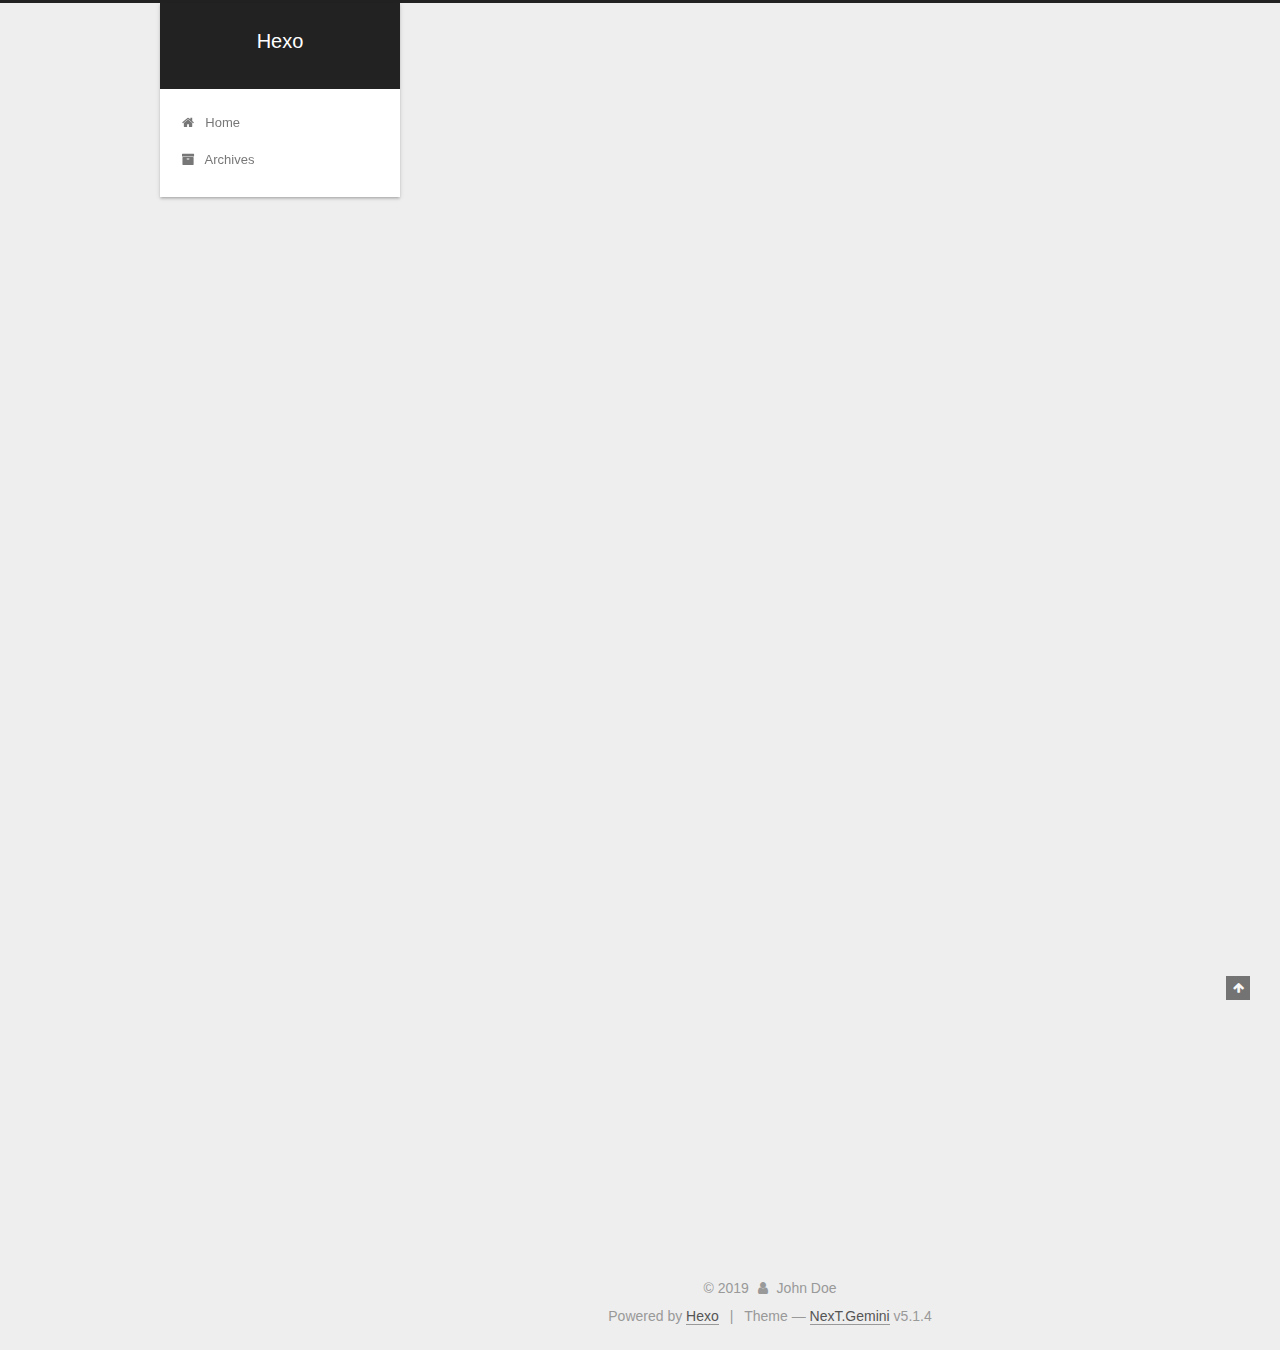
==== commit 44ad8330: "Site updated: 2019-03-30 15:11:30" ====
--- a/index.html
+++ b/index.html
@@ -5,7 +5,7 @@
   
 
 
-<html class="theme-next muse use-motion" lang>
+<html class="theme-next gemini use-motion" lang>
 <head><meta name="generator" content="Hexo 3.8.0">
   <meta charset="UTF-8">
 <meta http-equiv="X-UA-Compatible" content="IE=edge">
@@ -93,7 +93,7 @@
   var NexT = window.NexT || {};
   var CONFIG = {
     root: '/',
-    scheme: 'Muse',
+    scheme: 'Gemini',
     version: '5.1.4',
     sidebar: {"position":"left","display":"post","offset":12,"b2t":false,"scrollpercent":false,"onmobile":false},
     fancybox: true,
@@ -568,7 +568,7 @@
 
 
 
-  <div class="theme-info">Theme &mdash; <a class="theme-link" target="_blank" href="https://github.com/iissnan/hexo-theme-next">NexT.Muse</a> v5.1.4</div>
+  <div class="theme-info">Theme &mdash; <a class="theme-link" target="_blank" href="https://github.com/iissnan/hexo-theme-next">NexT.Gemini</a> v5.1.4</div>
 
 
 
@@ -668,6 +668,13 @@
   
   
 
+
+  <script type="text/javascript" src="/js/src/affix.js?v=5.1.4"></script>
+
+  <script type="text/javascript" src="/js/src/schemes/pisces.js?v=5.1.4"></script>
+
+
+
   
 
   
--- a/css/main.css
+++ b/css/main.css
@@ -189,7 +189,7 @@
   font-size: 14px;
   line-height: 2;
   color: #555;
-  background: #fff;
+  background: #eee;
 }
 @media (max-width: 767px) {
   body {
@@ -445,7 +445,7 @@
 .header-inner {
   margin: 0 auto;
   padding: 100px 0 70px;
-  width: 700px;
+  width: calc(100% - 252px);
 }
 @media (min-width: 1600px) {
   .container .header-inner {
@@ -457,7 +457,7 @@
 }
 .main-inner {
   margin: 0 auto;
-  width: 700px;
+  width: calc(100% - 252px);
 }
 @media (min-width: 1600px) {
   .container .main-inner {
@@ -474,7 +474,7 @@
 .footer-inner {
   box-sizing: border-box;
   margin: 20px auto;
-  width: 700px;
+  width: calc(100% - 252px);
 }
 @media (min-width: 1600px) {
   .container .footer-inner {
@@ -653,8 +653,8 @@
 @media (min-width: 992px) {
   .full-image.full-image.full-image.full-image {
     max-width: none;
-    width: 110%;
-    margin: 25px -5%;
+    width: 118%;
+    margin: 0 -9%;
   }
 }
 .blockquote-center,
@@ -940,11 +940,11 @@
   display: inline-block;
   padding: 0 20px;
   font-size: 14px;
-  color: #fff;
-  background: #222;
-  border: 2px solid #222;
+  color: #555;
+  background: #fff;
+  border: 2px solid #555;
   text-decoration: none;
-  border-radius: 0;
+  border-radius: 2px;
   transition-property: background-color;
   transition-duration: 0.2s;
   transition-timing-function: ease-in-out;
@@ -953,8 +953,8 @@
 }
 .btn:hover {
   border-color: #222;
-  color: #222;
-  background: #fff;
+  color: #fff;
+  background: #222;
 }
 .btn +.btn {
   margin: 0 0 8px 8px;
@@ -1066,7 +1066,7 @@
   width: 24px;
   background: #222;
   font-size: 12px;
-  opacity: 1;
+  opacity: 0.6;
   color: #fff;
   cursor: pointer;
   text-align: center;
@@ -1087,7 +1087,7 @@
   }
 }
 .back-to-top.back-to-top-on {
-  bottom: 19px;
+  bottom: 30px;
 }
 .header {
   background: transparent;
@@ -1136,7 +1136,7 @@
 .site-subtitle {
   margin-top: 10px;
   font-size: 13px;
-  color: #999;
+  color: #ddd;
 }
 .use-motion .brand {
   opacity: 0;
@@ -1209,7 +1209,8 @@
   transition-timing-function: ease-in-out;
   transition-delay: 0s;
 }
-.menu .menu-item a:hover {
+.menu .menu-item a:hover,
+.menu-item-active a {
   border-bottom-color: #222;
 }
 .menu .menu-item .fa {
@@ -1738,20 +1739,20 @@
   display: block;
   margin: 0 auto;
   padding: 2px;
-  max-width: 96px;
+  max-width: 120px;
   height: auto;
-  border: 2px solid #333;
+  border: 1px solid #eee;
 }
 .site-author-name {
-  margin: 5px 0 0;
+  margin: 0;
   text-align: center;
-  color: #f5f5f5;
-  font-weight: normal;
+  color: #222;
+  font-weight: 600;
 }
 .site-description {
-  margin-top: 5px;
+  margin-top: 0;
   text-align: center;
-  font-size: 14px;
+  font-size: 13px;
   color: #999;
 }
 .site-state {
@@ -1763,7 +1764,7 @@
 .site-state-item {
   display: inline-block;
   padding: 0 15px;
-  border-left: 1px solid #333;
+  border-left: 1px solid #eee;
 }
 .site-state-item:first-child {
   border-left: none;
@@ -1776,11 +1777,11 @@
   text-align: center;
   color: inherit;
   font-weight: 600;
-  font-size: 18px;
+  font-size: 16px;
 }
 .site-state-item-name {
   font-size: 13px;
-  color: inherit;
+  color: #999;
 }
 .feed-link {
   margin-top: 20px;
@@ -1822,7 +1823,7 @@
   width: 4px;
   height: 4px;
   border-radius: 50%;
-  background: #ff45b3;
+  background: #16b62a;
 }
 .links-of-blogroll {
   font-size: 13px;
@@ -1860,7 +1861,7 @@
   color: #555;
 }
 .sidebar-nav li:hover {
-  color: #f5f5f5;
+  color: #fc6423;
 }
 .page-post-detail .sidebar-nav-toc {
   padding: 0 5px;
@@ -1869,11 +1870,11 @@
   margin-left: 10px;
 }
 .sidebar-nav .sidebar-nav-active {
-  color: #87daff;
-  border-bottom-color: #87daff;
+  color: #fc6423;
+  border-bottom-color: #fc6423;
 }
 .sidebar-nav .sidebar-nav-active:hover {
-  color: #87daff;
+  color: #fc6423;
 }
 .sidebar-panel {
   display: none;
@@ -1906,12 +1907,12 @@
   transition-timing-function: ease-in-out;
   transition-delay: 0s;
   transition-property: all;
-  color: #999;
-  border-bottom-color: #555;
+  color: #666;
+  border-bottom-color: #ccc;
 }
 .post-toc ol a:hover {
-  color: #ccc;
-  border-bottom-color: #ccc;
+  color: #000;
+  border-bottom-color: #000;
 }
 .post-toc .nav-item {
   overflow: hidden;
@@ -1933,14 +1934,14 @@
   display: block;
 }
 .post-toc .nav .active > a {
-  color: #87daff;
-  border-bottom-color: #87daff;
+  color: #fc6423;
+  border-bottom-color: #fc6423;
 }
 .post-toc .nav .active-current > a {
-  color: #87daff;
+  color: #fc6423;
 }
 .post-toc .nav .active-current > a:hover {
-  color: #87daff;
+  color: #fc6423;
 }
 .footer {
   font-size: 14px;
@@ -2580,83 +2581,543 @@
   }
 }
 .page-post-detail .sidebar-toggle-line {
-  background: #87daff;
+  background: #fc6423;
 }
 .page-post-detail .comments {
   overflow: hidden;
 }
-@media (max-width: 767px) {
-  .header-inner,
-  .container .main-inner,
+.header {
+  position: relative;
+  margin: 0 auto;
+  width: 75%;
+}
+@media (min-width: 768px) and (max-width: 991px) {
+  .header {
+    width: auto;
+  }
+}
+@media (max-width: 767px) {
+  .header {
+    width: auto;
+  }
+}
+.header-inner {
+  position: absolute;
+  top: 0;
+  overflow: hidden;
+  padding: 0;
+  width: 240px;
+  background: #fff;
+  box-shadow: 0 2px 2px 0 rgba(0,0,0,0.12), 0 3px 1px -2px rgba(0,0,0,0.06), 0 1px 5px 0 rgba(0,0,0,0.12);
+  border-radius: initial;
+}
+@media (min-width: 1600px) {
+  .container .header-inner {
+    width: 240px;
+  }
+}
+@media (min-width: 768px) and (max-width: 991px) {
+  .header-inner {
+    position: relative;
+    width: auto;
+    border-radius: initial;
+  }
+}
+@media (max-width: 767px) {
+  .header-inner {
+    position: relative;
+    width: auto;
+    border-radius: initial;
+  }
+}
+.main:before,
+.main:after {
+  content: " ";
+  display: table;
+}
+.main:after {
+  clear: both;
+}
+@media (min-width: 768px) and (max-width: 991px) {
+  .main {
+    padding-bottom: 100px;
+  }
+}
+@media (max-width: 767px) {
+  .main {
+    padding-bottom: 100px;
+  }
+}
+.container .main-inner {
+  width: 75%;
+}
+@media (min-width: 768px) and (max-width: 991px) {
+  .container .main-inner {
+    width: auto;
+  }
+}
+@media (max-width: 767px) {
+  .container .main-inner {
+    width: auto;
+  }
+}
+.content-wrap {
+  float: right;
+  box-sizing: border-box;
+  padding: 40px;
+  width: calc(100% - 252px);
+  background: #fff;
+  min-height: 700px;
+  box-shadow: 0 2px 2px 0 rgba(0,0,0,0.12), 0 3px 1px -2px rgba(0,0,0,0.06), 0 1px 5px 0 rgba(0,0,0,0.12);
+  border-radius: initial;
+}
+@media (min-width: 768px) and (max-width: 991px) {
+  .content-wrap {
+    width: 100%;
+    padding: 20px;
+    border-radius: initial;
+  }
+}
+@media (max-width: 767px) {
+  .content-wrap {
+    width: 100%;
+    padding: 20px;
+    min-height: auto;
+    border-radius: initial;
+  }
+}
+.sidebar {
+  position: static;
+  float: left;
+  margin-top: 300px;
+  width: 240px;
+  background: #eee;
+  box-shadow: none;
+}
+@media (min-width: 768px) and (max-width: 991px) {
+  .sidebar {
+    display: none;
+  }
+}
+@media (max-width: 767px) {
+  .sidebar {
+    display: none;
+  }
+}
+.sidebar-toggle {
+  display: none;
+}
+.footer-inner {
+  width: 75%;
+  padding-left: 260px;
+}
+@media (min-width: 768px) and (max-width: 991px) {
   .footer-inner {
     width: auto;
-  }
-}
-embed {
-  display: block;
-  margin: 0px auto 25px auto;
-}
-.custom-logo .site-meta-headline {
-  text-align: center;
-}
-.custom-logo .brand {
+    padding-left: 0 !important;
+    padding-right: 0 !important;
+  }
+}
+@media (max-width: 767px) {
+  .footer-inner {
+    width: auto;
+    padding-left: 0 !important;
+    padding-right: 0 !important;
+  }
+}
+.sidebar-position-right .header-inner {
+  right: 0;
+}
+.sidebar-position-right .content-wrap {
+  float: left;
+}
+.sidebar-position-right .sidebar {
+  float: right;
+}
+.sidebar-position-right .footer-inner {
+  padding-left: 0;
+  padding-right: 260px;
+}
+.site-brand-wrapper {
+  position: relative;
+}
+.site-meta {
+  padding: 20px 0;
+  color: #fff;
+  background: #222;
+}
+@media (min-width: 768px) and (max-width: 991px) {
+  .site-meta {
+    box-shadow: 0 0 16px rgba(0,0,0,0.5);
+  }
+}
+@media (max-width: 767px) {
+  .site-meta {
+    box-shadow: 0 0 16px rgba(0,0,0,0.5);
+  }
+}
+.brand {
+  padding: 0;
   background: none;
 }
-.custom-logo .site-title {
-  margin: 10px auto 0;
-  font-size: 24px;
-  color: #222;
-}
-.custom-logo .site-title a {
-  border: none;
-}
-.custom-logo-image {
-  margin: 0 auto;
-  padding: 5px;
-  max-width: 150px;
-  background: #fff;
-}
-@media (max-width: 767px) {
-  .site-nav {
-    position: absolute;
-    left: 0;
-    top: 52px;
-    margin: 0;
-    width: 100%;
-    padding: 0;
-    background: #fff;
-    border-bottom: 1px solid #ddd;
-    z-index: 1030;
-  }
-}
-@media (max-width: 767px) {
-  .menu {
-    text-align: left;
-  }
-}
-@media (max-width: 767px) {
-  .menu .menu-item {
-    display: block;
-    margin: 0 10px;
-    vertical-align: top;
-  }
-}
-@media (max-width: 767px) {
-  .menu .menu-item br {
-    display: none;
-  }
-}
-@media (max-width: 767px) {
-  .menu .menu-item a {
-    padding: 5px 10px;
-  }
-}
-.menu .menu-item .fa {
-  margin-right: 0;
+.brand:hover {
+  color: #fff;
+}
+.site-subtitle {
+  margin: 10px 10px 0;
+  font-weight: initial;
 }
 .site-search form {
   display: none;
 }
+.site-nav {
+  border-top: none;
+}
+@media (min-width: 768px) and (max-width: 991px) {
+  .site-nav {
+    display: none !important;
+  }
+}
+@media (min-width: 768px) and (max-width: 991px) {
+  .site-nav-on {
+    display: block !important;
+  }
+}
+.menu .menu-item {
+  display: block;
+  margin: 0;
+}
+.menu .menu-item a {
+  position: relative;
+  box-sizing: border-box;
+  padding: 5px 20px;
+  text-align: left;
+  line-height: inherit;
+  transition-property: background-color;
+  transition-duration: 0.2s;
+  transition-timing-function: ease-in-out;
+  transition-delay: 0s;
+}
+.menu .menu-item a:hover,
+.menu-item-active a {
+  background: #f9f9f9;
+  border-bottom-color: #fff;
+}
+.menu .menu-item br {
+  display: none;
+}
+.menu-item-active a:after {
+  content: " ";
+  position: absolute;
+  top: 50%;
+  margin-top: -3px;
+  right: 15px;
+  width: 6px;
+  height: 6px;
+  border-radius: 50%;
+  background-color: #bbb;
+}
+.btn-bar {
+  background-color: #fff;
+}
+.site-nav-toggle {
+  left: 20px;
+  top: 50%;
+  -webkit-transform: translateY(-50%);
+  -webkit-transform: translateY(-50%);
+  -moz-transform: translateY(-50%);
+  -ms-transform: translateY(-50%);
+  -o-transform: translateY(-50%);
+  transform: translateY(-50%);
+}
+@media (min-width: 768px) and (max-width: 991px) {
+  .site-nav-toggle {
+    display: block;
+  }
+}
+.use-motion .sidebar .motion-element {
+  opacity: 1;
+}
+.sidebar {
+  margin-left: -100%;
+  right: auto;
+  bottom: auto;
+  -webkit-transform: none;
+}
+.sidebar-inner {
+  box-sizing: border-box;
+  width: 240px;
+  color: #555;
+  background: #fff;
+  box-shadow: 0 2px 2px 0 rgba(0,0,0,0.12), 0 3px 1px -2px rgba(0,0,0,0.06), 0 1px 5px 0 rgba(0,0,0,0.12), 0 -1px 0.5px 0 rgba(0,0,0,0.09);
+  border-radius: initial;
+  opacity: 0;
+}
+.sidebar-inner.affix {
+  position: fixed;
+  top: 12px;
+}
+.sidebar-inner.affix-bottom {
+  position: absolute;
+}
+.site-overview {
+  text-align: left;
+}
+.site-author:before,
+.site-author:after {
+  content: " ";
+  display: table;
+}
+.site-author:after {
+  clear: both;
+}
+.sidebar a {
+  color: #555;
+}
+.sidebar a:hover {
+  color: #222;
+}
+.site-state-item {
+  padding: 0 10px;
+}
+.links-of-author-item a:before {
+  display: none;
+}
+.links-of-author-item a {
+  border-bottom: none;
+  text-decoration: underline;
+}
+.feed-link {
+  border-top: 1px dotted #ccc;
+  border-bottom: 1px dotted #ccc;
+  text-align: center;
+}
+.feed-link a {
+  display: block;
+  color: #fc6423;
+  border: none;
+}
+.feed-link a:hover {
+  background: none;
+  color: #e34603;
+}
+.feed-link a:hover i {
+  color: #e34603;
+}
+.links-of-author {
+  display: flex;
+  flex-wrap: wrap;
+  justify-content: center;
+}
+.links-of-author-item {
+  margin: 5px 0 0;
+  width: 50%;
+}
+.links-of-author-item a {
+  max-width: 216px;
+  box-sizing: border-box;
+  display: inline-block;
+  margin-right: 0;
+  margin-bottom: 0;
+  padding: 0 5px;
+  overflow: hidden;
+  white-space: nowrap;
+  text-overflow: ellipsis;
+}
+.links-of-author-item a {
+  display: block;
+  text-decoration: none;
+}
+.links-of-author-item a:hover {
+  border-radius: 4px;
+  background: #eee;
+}
+.links-of-author-item .fa {
+  margin-right: 2px;
+  font-size: 16px;
+}
+.links-of-author-item .fa-globe {
+  font-size: 15px;
+}
+.links-of-blogroll {
+  text-align: center;
+  margin-top: 20px;
+  padding: 3px 0 0;
+  border-top: 1px dotted #ccc;
+}
+.links-of-blogroll-title {
+  margin-top: 0;
+}
+.links-of-blogroll-item {
+  padding: 0;
+}
+.links-of-blogroll-inline:before,
+.links-of-blogroll-inline:after {
+  content: " ";
+  display: table;
+}
+.links-of-blogroll-inline:after {
+  clear: both;
+}
 .links-of-blogroll-inline .links-of-blogroll-item {
-  display: inline-block;
-}
+  margin: 5px 0 0;
+  width: 50%;
+  display: inline-block;
+  width: unset;
+}
+.links-of-blogroll-inline .links-of-blogroll-item a {
+  max-width: 216px;
+  box-sizing: border-box;
+  display: inline-block;
+  margin-right: 0;
+  margin-bottom: 0;
+  padding: 0 5px;
+  overflow: hidden;
+  white-space: nowrap;
+  text-overflow: ellipsis;
+}
+.content-wrap {
+  padding: initial;
+  background: initial;
+  box-shadow: initial;
+  border-radius: initial;
+}
+.post-block {
+  padding: 40px;
+  background: #fff;
+  box-shadow: 0 2px 2px 0 rgba(0,0,0,0.12), 0 3px 1px -2px rgba(0,0,0,0.06), 0 1px 5px 0 rgba(0,0,0,0.12);
+  border-radius: initial;
+}
+#posts > article + article .post-block {
+  margin-top: 12px;
+  box-shadow: 0 2px 2px 0 rgba(0,0,0,0.12), 0 3px 1px -2px rgba(0,0,0,0.06), 0 1px 5px 0 rgba(0,0,0,0.12), 0 -1px 0.5px 0 rgba(0,0,0,0.09);
+  border-radius: initial;
+}
+.comments {
+  padding: 40px;
+  margin: initial;
+  margin-top: 12px;
+  background: #fff;
+  box-shadow: 0 2px 2px 0 rgba(0,0,0,0.12), 0 3px 1px -2px rgba(0,0,0,0.06), 0 1px 5px 0 rgba(0,0,0,0.12), 0 -1px 0.5px 0 rgba(0,0,0,0.09);
+  border-radius: initial;
+}
+.posts-expand {
+  padding-top: initial;
+}
+.post-nav-divider {
+  width: 4%;
+}
+.post-nav-item {
+  width: 48%;
+}
+.post-eof,
+.post-spread {
+  display: none !important;
+}
+.pagination {
+  margin: 12px 0 0;
+  border-top: initial;
+  background: #fff;
+  box-shadow: 0 2px 2px 0 rgba(0,0,0,0.12), 0 3px 1px -2px rgba(0,0,0,0.06), 0 1px 5px 0 rgba(0,0,0,0.12), 0 -1px 0.5px 0 rgba(0,0,0,0.09);
+  border-radius: initial;
+  padding: 10px 0 10px;
+}
+.pagination .prev,
+.pagination .next,
+.pagination .page-number {
+  margin-bottom: initial;
+  top: initial;
+}
+.main {
+  padding-bottom: initial;
+}
+.footer {
+  bottom: auto;
+}
+.post-header h1,
+.post-header h2 {
+  margin: initial;
+}
+.posts-expand .post-title-link {
+  line-height: inherit;
+}
+.posts-expand .post-title {
+  font-size: 1.7em;
+}
+.post-body h1 {
+  font-size: 1.6em;
+  border-bottom: 1px solid #eee;
+}
+.post-body h2 {
+  font-size: 1.45em;
+  border-bottom: 1px solid #eee;
+}
+.post-body h3 {
+  font-size: 1.3em;
+  border-bottom: 1px dotted #eee;
+}
+.post-body h4 {
+  font-size: 1.2em;
+}
+.post-body h5 {
+  font-size: 1.07em;
+}
+.post-body h6 {
+  font-size: 1.03em;
+}
+@media (min-width: 768px) and (max-width: 991px) {
+  .content-wrap {
+    padding: 10px;
+  }
+  .posts-expand {
+    margin: initial;
+  }
+  .posts-expand .post-button {
+    margin-top: 20px;
+  }
+  .post-block {
+    padding: 20px;
+    box-shadow: 0 2px 2px 0 rgba(0,0,0,0.12), 0 3px 1px -2px rgba(0,0,0,0.06), 0 1px 5px 0 rgba(0,0,0,0.12), 0 -1px 0.5px 0 rgba(0,0,0,0.09);
+    border-radius: initial;
+  }
+  #posts > article + article .post-block {
+    margin-top: 10px;
+  }
+  .comments {
+    margin-top: 10px;
+    padding: 10px 20px;
+  }
+  .pagination {
+    margin: 10px 0 0;
+  }
+}
+@media (max-width: 767px) {
+  .content-wrap {
+    padding: 8px;
+  }
+  .posts-expand {
+    margin: initial;
+  }
+  .posts-expand .post-button {
+    margin-top: 12px;
+  }
+  .posts-expand img {
+    padding: initial !important;
+  }
+  .post-block {
+    padding: 12px;
+    min-height: auto;
+    box-shadow: 0 2px 2px 0 rgba(0,0,0,0.12), 0 3px 1px -2px rgba(0,0,0,0.06), 0 1px 5px 0 rgba(0,0,0,0.12), 0 -1px 0.5px 0 rgba(0,0,0,0.09);
+    border-radius: initial;
+  }
+  #posts > article + article .post-block {
+    margin-top: 8px;
+  }
+  .comments {
+    margin-top: 8px;
+    padding: 0 12px;
+  }
+  .pagination {
+    margin: 8px 0 0;
+  }
+}
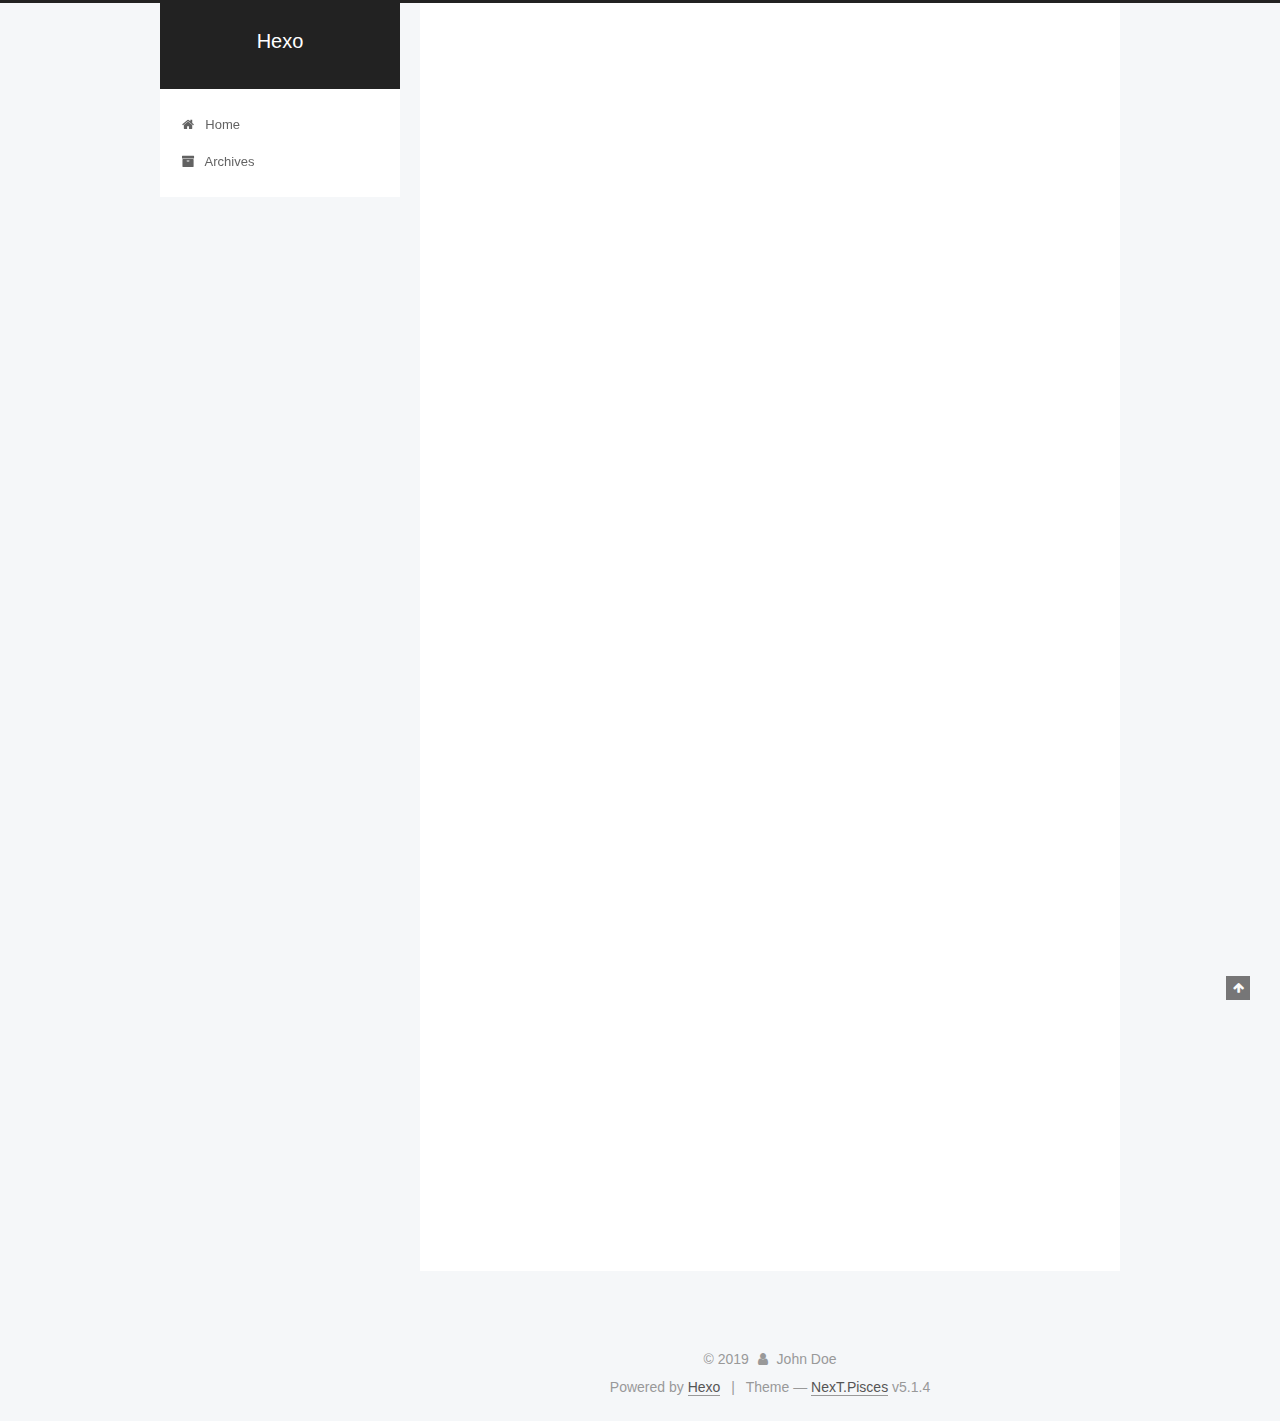
==== commit fa2789c3: "Site updated: 2019-03-30 15:12:11" ====
--- a/index.html
+++ b/index.html
@@ -5,7 +5,7 @@
   
 
 
-<html class="theme-next gemini use-motion" lang>
+<html class="theme-next pisces use-motion" lang>
 <head><meta name="generator" content="Hexo 3.8.0">
   <meta charset="UTF-8">
 <meta http-equiv="X-UA-Compatible" content="IE=edge">
@@ -93,7 +93,7 @@
   var NexT = window.NexT || {};
   var CONFIG = {
     root: '/',
-    scheme: 'Gemini',
+    scheme: 'Pisces',
     version: '5.1.4',
     sidebar: {"position":"left","display":"post","offset":12,"b2t":false,"scrollpercent":false,"onmobile":false},
     fancybox: true,
@@ -568,7 +568,7 @@
 
 
 
-  <div class="theme-info">Theme &mdash; <a class="theme-link" target="_blank" href="https://github.com/iissnan/hexo-theme-next">NexT.Gemini</a> v5.1.4</div>
+  <div class="theme-info">Theme &mdash; <a class="theme-link" target="_blank" href="https://github.com/iissnan/hexo-theme-next">NexT.Pisces</a> v5.1.4</div>
 
 
 
--- a/css/main.css
+++ b/css/main.css
@@ -189,7 +189,7 @@
   font-size: 14px;
   line-height: 2;
   color: #555;
-  background: #eee;
+  background: #f5f7f9;
 }
 @media (max-width: 767px) {
   body {
@@ -445,7 +445,7 @@
 .header-inner {
   margin: 0 auto;
   padding: 100px 0 70px;
-  width: calc(100% - 252px);
+  width: 700px;
 }
 @media (min-width: 1600px) {
   .container .header-inner {
@@ -457,7 +457,7 @@
 }
 .main-inner {
   margin: 0 auto;
-  width: calc(100% - 252px);
+  width: 700px;
 }
 @media (min-width: 1600px) {
   .container .main-inner {
@@ -474,7 +474,7 @@
 .footer-inner {
   box-sizing: border-box;
   margin: 20px auto;
-  width: calc(100% - 252px);
+  width: 700px;
 }
 @media (min-width: 1600px) {
   .container .footer-inner {
@@ -1823,7 +1823,7 @@
   width: 4px;
   height: 4px;
   border-radius: 50%;
-  background: #16b62a;
+  background: #ffffd9;
 }
 .links-of-blogroll {
   font-size: 13px;
@@ -2346,6 +2346,16 @@
   transform: translate(-50%, -50%);
   color: #ccc;
 }
+@media (min-width: 768px) and (max-width: 991px) {
+  .busuanzi-count {
+    width: auto;
+  }
+}
+@media (max-width: 767px) {
+  .busuanzi-count {
+    width: auto;
+  }
+}
 .site-uv,
 .site-pv,
 .page-pv {
@@ -2589,7 +2599,7 @@
 .header {
   position: relative;
   margin: 0 auto;
-  width: 75%;
+  width: 960px;
 }
 @media (min-width: 768px) and (max-width: 991px) {
   .header {
@@ -2608,7 +2618,7 @@
   padding: 0;
   width: 240px;
   background: #fff;
-  box-shadow: 0 2px 2px 0 rgba(0,0,0,0.12), 0 3px 1px -2px rgba(0,0,0,0.06), 0 1px 5px 0 rgba(0,0,0,0.12);
+  box-shadow: initial;
   border-radius: initial;
 }
 @media (min-width: 1600px) {
@@ -2649,7 +2659,7 @@
   }
 }
 .container .main-inner {
-  width: 75%;
+  width: 960px;
 }
 @media (min-width: 768px) and (max-width: 991px) {
   .container .main-inner {
@@ -2665,10 +2675,10 @@
   float: right;
   box-sizing: border-box;
   padding: 40px;
-  width: calc(100% - 252px);
+  width: 700px;
   background: #fff;
   min-height: 700px;
-  box-shadow: 0 2px 2px 0 rgba(0,0,0,0.12), 0 3px 1px -2px rgba(0,0,0,0.06), 0 1px 5px 0 rgba(0,0,0,0.12);
+  box-shadow: initial;
   border-radius: initial;
 }
 @media (min-width: 768px) and (max-width: 991px) {
@@ -2691,7 +2701,7 @@
   float: left;
   margin-top: 300px;
   width: 240px;
-  background: #eee;
+  background: #f5f7f9;
   box-shadow: none;
 }
 @media (min-width: 768px) and (max-width: 991px) {
@@ -2708,7 +2718,7 @@
   display: none;
 }
 .footer-inner {
-  width: 75%;
+  width: 960px;
   padding-left: 260px;
 }
 @media (min-width: 768px) and (max-width: 991px) {
@@ -2849,7 +2859,7 @@
   width: 240px;
   color: #555;
   background: #fff;
-  box-shadow: 0 2px 2px 0 rgba(0,0,0,0.12), 0 3px 1px -2px rgba(0,0,0,0.06), 0 1px 5px 0 rgba(0,0,0,0.12), 0 -1px 0.5px 0 rgba(0,0,0,0.09);
+  box-shadow: initial;
   border-radius: initial;
   opacity: 0;
 }
@@ -2976,148 +2986,8 @@
   white-space: nowrap;
   text-overflow: ellipsis;
 }
-.content-wrap {
-  padding: initial;
-  background: initial;
-  box-shadow: initial;
-  border-radius: initial;
-}
-.post-block {
-  padding: 40px;
-  background: #fff;
-  box-shadow: 0 2px 2px 0 rgba(0,0,0,0.12), 0 3px 1px -2px rgba(0,0,0,0.06), 0 1px 5px 0 rgba(0,0,0,0.12);
-  border-radius: initial;
-}
-#posts > article + article .post-block {
-  margin-top: 12px;
-  box-shadow: 0 2px 2px 0 rgba(0,0,0,0.12), 0 3px 1px -2px rgba(0,0,0,0.06), 0 1px 5px 0 rgba(0,0,0,0.12), 0 -1px 0.5px 0 rgba(0,0,0,0.09);
-  border-radius: initial;
-}
-.comments {
-  padding: 40px;
-  margin: initial;
-  margin-top: 12px;
-  background: #fff;
-  box-shadow: 0 2px 2px 0 rgba(0,0,0,0.12), 0 3px 1px -2px rgba(0,0,0,0.06), 0 1px 5px 0 rgba(0,0,0,0.12), 0 -1px 0.5px 0 rgba(0,0,0,0.09);
-  border-radius: initial;
-}
-.posts-expand {
-  padding-top: initial;
-}
-.post-nav-divider {
-  width: 4%;
-}
-.post-nav-item {
-  width: 48%;
-}
-.post-eof,
-.post-spread {
-  display: none !important;
-}
-.pagination {
-  margin: 12px 0 0;
-  border-top: initial;
-  background: #fff;
-  box-shadow: 0 2px 2px 0 rgba(0,0,0,0.12), 0 3px 1px -2px rgba(0,0,0,0.06), 0 1px 5px 0 rgba(0,0,0,0.12), 0 -1px 0.5px 0 rgba(0,0,0,0.09);
-  border-radius: initial;
-  padding: 10px 0 10px;
-}
-.pagination .prev,
-.pagination .next,
-.pagination .page-number {
-  margin-bottom: initial;
-  top: initial;
-}
-.main {
-  padding-bottom: initial;
-}
-.footer {
-  bottom: auto;
-}
-.post-header h1,
-.post-header h2 {
-  margin: initial;
-}
-.posts-expand .post-title-link {
-  line-height: inherit;
-}
-.posts-expand .post-title {
-  font-size: 1.7em;
-}
-.post-body h1 {
-  font-size: 1.6em;
-  border-bottom: 1px solid #eee;
-}
-.post-body h2 {
-  font-size: 1.45em;
-  border-bottom: 1px solid #eee;
-}
-.post-body h3 {
-  font-size: 1.3em;
-  border-bottom: 1px dotted #eee;
-}
-.post-body h4 {
-  font-size: 1.2em;
-}
-.post-body h5 {
-  font-size: 1.07em;
-}
-.post-body h6 {
-  font-size: 1.03em;
-}
-@media (min-width: 768px) and (max-width: 991px) {
-  .content-wrap {
-    padding: 10px;
-  }
-  .posts-expand {
-    margin: initial;
-  }
-  .posts-expand .post-button {
-    margin-top: 20px;
-  }
-  .post-block {
-    padding: 20px;
-    box-shadow: 0 2px 2px 0 rgba(0,0,0,0.12), 0 3px 1px -2px rgba(0,0,0,0.06), 0 1px 5px 0 rgba(0,0,0,0.12), 0 -1px 0.5px 0 rgba(0,0,0,0.09);
-    border-radius: initial;
-  }
-  #posts > article + article .post-block {
-    margin-top: 10px;
-  }
-  .comments {
-    margin-top: 10px;
-    padding: 10px 20px;
-  }
-  .pagination {
-    margin: 10px 0 0;
-  }
-}
-@media (max-width: 767px) {
-  .content-wrap {
-    padding: 8px;
-  }
-  .posts-expand {
-    margin: initial;
-  }
-  .posts-expand .post-button {
-    margin-top: 12px;
-  }
-  .posts-expand img {
-    padding: initial !important;
-  }
-  .post-block {
-    padding: 12px;
-    min-height: auto;
-    box-shadow: 0 2px 2px 0 rgba(0,0,0,0.12), 0 3px 1px -2px rgba(0,0,0,0.06), 0 1px 5px 0 rgba(0,0,0,0.12), 0 -1px 0.5px 0 rgba(0,0,0,0.09);
-    border-radius: initial;
-  }
-  #posts > article + article .post-block {
-    margin-top: 8px;
-  }
-  .comments {
-    margin-top: 8px;
-    padding: 0 12px;
-  }
-  .pagination {
-    margin: 8px 0 0;
-  }
-}
+@media (max-width: 767px) {
+  .post-body {
+    text-align: justify;
+  }
+}
